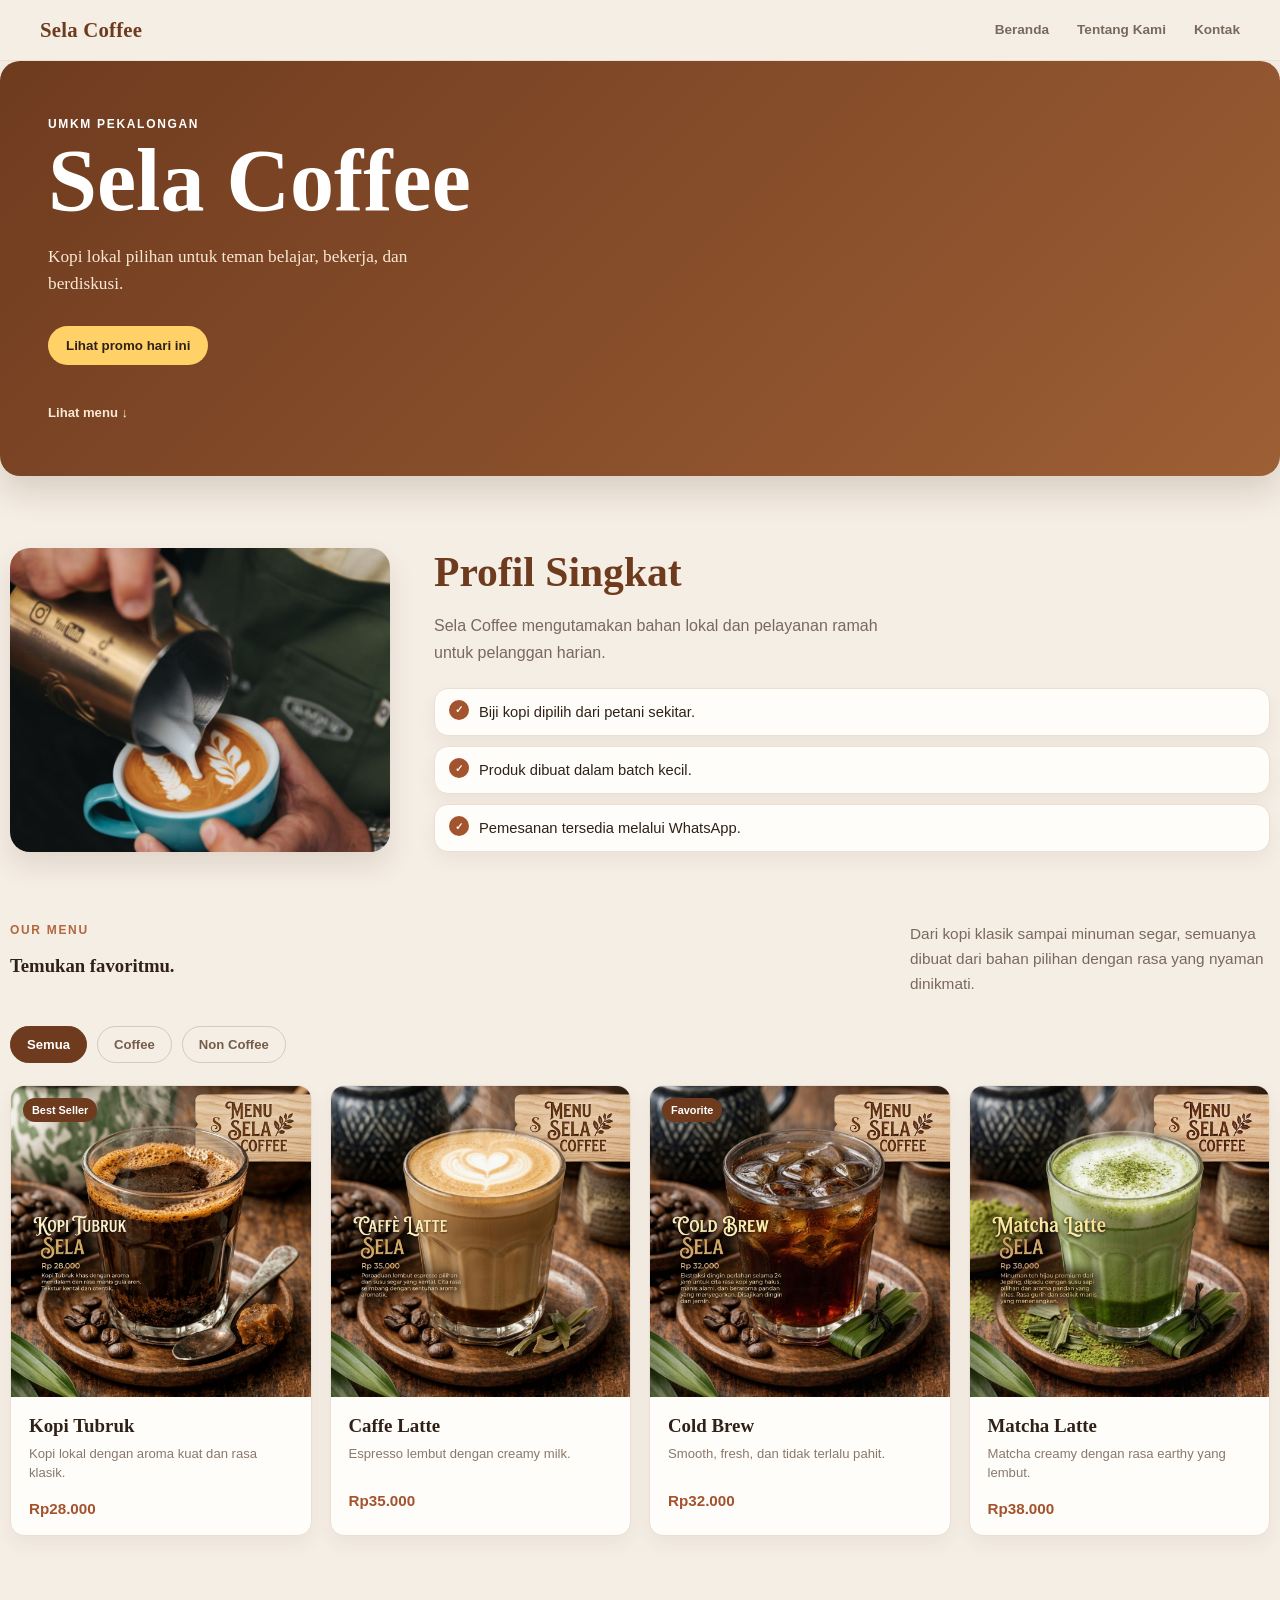
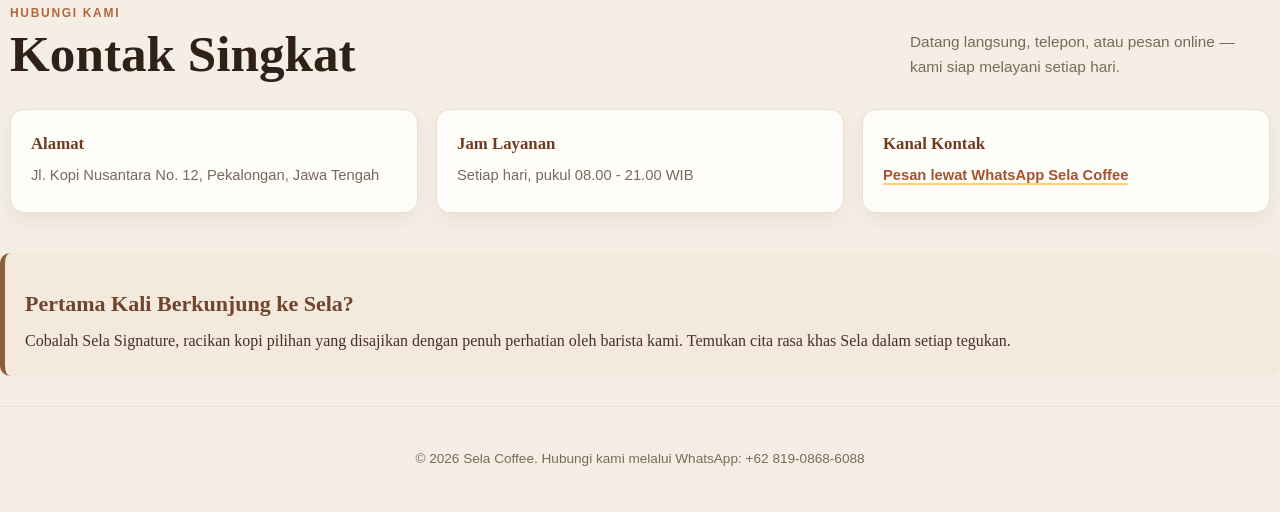
==== index.html @ a4a70932 "feat: tambah semantic html dan navigasi dua halaman, dan perbaikan" ====
<!doctype html>
<html lang="id">
  <head>
    <meta charset="utf-8" />
    <meta name="viewport" content="width=device-width, initial-scale=1" />
    <title>Kopi  - Website UMKM</title>
    <link rel="stylesheet" href="style.css" />
  </head>
  <body>
    <header class="site-header">
      <a class="brand" href="#beranda">
        Sela Coffee
      </a>
      <nav aria-label="Navigasi utama">
        <a href="#beranda">Beranda</a>
        <a href="tentang.html">Tentang Kami</a>
        <a href="#kontak">Kontak</a>
      </nav>
    </header>

    <main id="beranda">
      <section class="hero">
        <p class="eyebrow">UMKM Pekalongan</p>
        <h1>Sela Coffee</h1>
        <p>Kopi lokal pilihan untuk teman belajar, bekerja, dan berdiskusi.</p>
        <button id="promoButton" type="button">Lihat promo hari ini</button>
        <a class="scroll" href="#menu">Lihat menu ↓</a>
      </section>

      <section id="profil" aria-labelledby="profil-title">
        <h2 id="profil-title">Profil Singkat</h2>
        <img class="profile-image" src="asset/gambar/latte art.jpg" alt="Barista sedang membuat latte art" />
        <p>Sela Coffee mengutamakan bahan lokal dan pelayanan ramah untuk pelanggan harian.</p>
        <ul>
          <li>Biji kopi dipilih dari petani sekitar.</li>
          <li>Produk dibuat dalam batch kecil.</li>
          <li>Pemesanan tersedia melalui WhatsApp.</li>
        </ul>
      </section>

      <section id="menu" class="section">
        <div class="heading">
          <div>
            <p class="eyebrow dark">OUR MENU</p>
            <h3>Temukan favoritmu.</h3>
          </div>
          <p class="intro">
            Dari kopi klasik sampai minuman segar, semuanya dibuat dari bahan
            pilihan dengan rasa yang nyaman dinikmati.
          </p>
        </div>

        <div class="filters" aria-label="Filter menu">
          <button class="filter active" data-category="all" type="button">Semua</button>
          <button class="filter" data-category="coffee" type="button">Coffee</button>
          <button class="filter" data-category="noncoffee" type="button">Non Coffee</button>
        </div>

        <div class="menu-grid">
          <article class="card" data-category="coffee">
            <div class="pic coffee"><span class="badge">Best Seller</span><img src="asset/gambar/kopi-tubruk.jpg" alt="Kopi Tubruk" loading="lazy" /></div>
            <div class="card-body"><div><h3>Kopi Tubruk</h3><p>Kopi lokal dengan aroma kuat dan rasa klasik.</p></div><b>Rp28.000</b></div>
          </article>
          <article class="card" data-category="coffee">
            <div class="pic latte"><img src="asset/gambar/cafe-latte.jpg" alt="Caffe Latte" loading="lazy" /></div>
            <div class="card-body"><div><h3>Caffe Latte</h3><p>Espresso lembut dengan creamy milk.</p></div><b>Rp35.000</b></div>
          </article>
          <article class="card" data-category="coffee">
            <div class="pic cold"><span class="badge">Favorite</span><img src="asset/gambar/cold-brew.jpg" alt="Cold Brew" loading="lazy" /></div>
            <div class="card-body"><div><h3>Cold Brew</h3><p>Smooth, fresh, dan tidak terlalu pahit.</p></div><b>Rp32.000</b></div>
          </article>
          <article class="card" data-category="noncoffee">
            <div class="pic matcha"><img src="asset/gambar/matcha-latte.jpg" alt="Matcha Latte" loading="lazy" /></div>
            <div class="card-body"><div><h3>Matcha Latte</h3><p>Matcha creamy dengan rasa earthy yang lembut.</p></div><b>Rp38.000</b></div>
          </article>
        </div>
      </section>

      <section id="kontak" class="section" aria-labelledby="kontak-title">
        <div class="heading">
          <div>
            <p class="eyebrow dark">HUBUNGI KAMI</p>
            <h2 id="kontak-title">Kontak Singkat</h2>
          </div>
          <p class="intro">
            Datang langsung, telepon, atau pesan online — kami siap melayani
            setiap hari.
          </p>
        </div>

        <div class="contact-grid">
          <div class="contact-item">
            <h3>Alamat</h3>
            <p>Jl. Kopi Nusantara No. 12, Pekalongan, Jawa Tengah</p>
          </div>
          <div class="contact-item">
            <h3>Jam Layanan</h3>
            <p>Setiap hari, pukul 08.00 - 21.00 WIB</p>
          </div>
          <div class="contact-item">
            <h3>Kanal Kontak</h3>
            <p>
              <a href="https://wa.me/6281908686088" target="_blank" rel="noopener">
                Pesan lewat WhatsApp Sela Coffee
              </a>
            </p>
          </div>
        </div>
      </section>
      <aside class="aside-note" aria-labelledby="aside-title">
    <h2 id="aside-title">Pertama Kali Berkunjung ke Sela?</h2>
    <p>
        Cobalah Sela Signature, racikan kopi pilihan yang
        disajikan dengan penuh perhatian oleh barista kami.
        Temukan cita rasa khas Sela dalam setiap tegukan.
    </p>
</aside>
    </main>

    <footer class="site-footer">
      <p>&copy; 2026 Sela Coffee. Hubungi kami melalui WhatsApp: +62 819-0868-6088</p>
    </footer>
    <script src="script.js"></script>
  </body>
</html>
---- style.css ----
/* =========================================================
   Sela Coffee — Stylesheet
   Struktur:
   1. Reset & variabel dasar
   2. Aksesibilitas (skip link, focus)
   3. Header & navigasi
   4. Hero (beranda)
   5. Section umum & heading
   6. Menu (kartu produk)
   7. Kontak singkat
   8. Halaman "Tentang Kami"
   9. Footer
   10. Responsive
   ========================================================= */

/* 1. Reset & variabel dasar -------------------------------- */
* {
  box-sizing: border-box;
}

:root {
  --color-bg: #f5eee5;
  --color-text: #2f2118;
  --color-text-muted: #79695d;
  --color-text-soft: #8a786b;
  --color-primary: #6f3b1f;
  --color-primary-light: #9d5f35;
  --color-accent: #ffd166;
  --color-price: #a3532e;
  --color-border: #eadfd3;
  --color-border-strong: #d9c8b8;
  --color-card-bg: #fffdf9;

  --font-serif: Georgia, "Times New Roman", serif;
  --font-sans: Arial, Helvetica, sans-serif;

  --radius-lg: 20px;
  --radius-md: 14px;
  --radius-pill: 999px;

  --shadow-soft: 0 8px 18px rgba(89, 59, 37, 0.06);
  --shadow-lift: 0 14px 26px rgba(89, 59, 37, 0.13);
}

html {
  scroll-behavior: smooth;
}

body {
  margin: 0;
  color: var(--color-text);
  background: var(--color-bg);
  font-family: var(--font-serif);
}

img {
  display: block;
  max-width: 100%;
}

ul {
  padding-left: 0;
}

/* 2. Aksesibilitas ------------------------------------------ */
.skip-link {
  position: absolute;
  top: -60px;
  left: 16px;
  z-index: 100;
  padding: 12px 18px;
  color: #fff;
  background: var(--color-primary);
  border-radius: 8px;
  font: 700 0.85rem var(--font-sans);
  text-decoration: none;
  transition: top 150ms ease;
}

.skip-link:focus {
  top: 16px;
}

a:focus-visible,
button:focus-visible {
  outline: 3px solid var(--color-price);
  outline-offset: 2px;
  border-radius: 6px;
}

/* 3. Header & navigasi --------------------------------------- */
.site-header {
  position: sticky;
  top: 0;
  z-index: 50;
  display: flex;
  align-items: center;
  justify-content: space-between;
  gap: 24px;
  padding: 18px 40px;
  background: rgba(245, 238, 229, 0.92);
  backdrop-filter: blur(6px);
  border-bottom: 1px solid var(--color-border);
}

.site-header .nav {
  display: flex;
  flex: 1;
  align-items: center;
  justify-content: space-between;
}

.brand {
  display: flex;
  align-items: center;
  gap: 10px;
  color: var(--color-primary);
  font-weight: 700;
  font-size: 1.3rem;
  text-decoration: none;
  letter-spacing: 0.01em;
}

.brand .logo {
  flex-shrink: 0;
  width: 34px;
  height: 34px;
  object-fit: cover;
  background: var(--color-border);
  border-radius: 50%;
  border: 2px solid var(--color-primary-light);
}

.site-header nav[aria-label="Navigasi utama"] > a,
.site-header .nav ul {
  display: flex;
  align-items: center;
  gap: 28px;
  margin: 0;
  padding: 0;
  list-style: none;
}

.site-header nav[aria-label="Navigasi utama"] {
  display: flex;
  align-items: center;
  gap: 28px;
}

.site-header a:not(.brand) {
  position: relative;
  padding: 4px 2px;
  color: var(--color-text-muted);
  font: 700 0.85rem var(--font-sans);
  text-decoration: none;
  border-bottom: 2px solid transparent;
  transition: color 150ms ease, border-color 150ms ease;
}

.site-header a:not(.brand):hover,
.site-header a:not(.brand)[aria-current="page"] {
  color: var(--color-primary);
  border-color: var(--color-price);
}

/* 4. Hero (beranda) ------------------------------------------- */
.hero {
  padding: 56px 48px;
  color: white;
  background: linear-gradient(135deg, var(--color-primary), var(--color-primary-light));
  border-radius: var(--radius-lg);
  box-shadow: 0 16px 32px rgba(72, 39, 20, 0.16);
}

.hero h1 {
  margin: 8px 0;
  font-size: clamp(3rem, 8vw, 5.5rem);
  line-height: 0.95;
}

.hero p:not(.eyebrow) {
  max-width: 430px;
  margin: 20px 0 28px;
  color: #f9e8d3;
  font-size: 1.08rem;
  line-height: 1.6;
}

.eyebrow {
  margin: 0 0 8px;
  letter-spacing: 0.14em;
  text-transform: uppercase;
  font-family: var(--font-sans);
  font-size: 0.75rem;
  font-weight: 700;
}

.eyebrow.dark {
  color: #b2673c;
}

button {
  padding: 12px 18px;
  color: var(--color-text);
  font-weight: 700;
  cursor: pointer;
  background: var(--color-accent);
  border: 0;
  border-radius: var(--radius-pill);
  transition: transform 150ms ease, box-shadow 150ms ease;
}

button:hover {
  transform: translateY(-2px);
  box-shadow: 0 8px 16px rgba(255, 209, 102, 0.35);
}

.scroll {
  display: block;
  width: fit-content;
  margin-top: 40px;
  color: #f9e8d3;
  font: 700 0.82rem var(--font-sans);
  text-decoration: none;
}

/* 5. Section umum & heading ------------------------------------ */
.page {
  max-width: 1080px;
  margin: 0 auto;
  padding: 28px 20px 64px;
}

.section {
  padding: 70px 10px 0;
}

.heading {
  display: flex;
  align-items: end;
  justify-content: space-between;
  gap: 32px;
  margin-bottom: 30px;
}

.heading h2 {
  margin: 4px 0 0;
  font-size: clamp(2rem, 5vw, 3.2rem);
  line-height: 1;
}

.intro {
  max-width: 360px;
  margin: 0;
  color: var(--color-text-muted);
  font: 0.96rem/1.6 var(--font-sans);
}

.filters {
  display: flex;
  gap: 10px;
  margin-bottom: 22px;
}

.filter {
  padding: 10px 16px;
  color: #765d4b;
  background: transparent;
  border: 1px solid var(--color-border-strong);
  border-radius: var(--radius-pill);
  font: 700 0.82rem var(--font-sans);
  transition: color 150ms ease, background 150ms ease, border-color 150ms ease;
}

.filter:hover,
.filter.active {
  color: #fff;
  background: var(--color-primary);
  border-color: var(--color-primary);
}

/* 6. Menu (kartu produk) ----------------------------------------- */
.menu-grid {
  display: grid;
  grid-template-columns: repeat(4, 1fr);
  gap: 18px;
}

.card {
  overflow: hidden;
  background: var(--color-card-bg);
  border: 1px solid var(--color-border);
  border-radius: var(--radius-md);
  box-shadow: var(--shadow-soft);
  transition: transform 180ms ease, box-shadow 180ms ease;
}

.card:hover {
  transform: translateY(-5px);
  box-shadow: var(--shadow-lift);
}

.card.is-hidden {
  display: none;
}

.pic {
  position: relative;
  overflow: hidden;
  min-height: 170px;
}

.pic img {
  display: block;
  width: 100%;
  height: 100%;
  object-fit: cover;
}

.pic.coffee { background: #d9a06f; }
.pic.latte { background: #ead4b7; }
.pic.cold { background: #b8d6d5; }
.pic.matcha { background: #c3d2a2; }

.badge {
  position: absolute;
  top: 12px;
  left: 12px;
  padding: 6px 9px;
  color: #fff;
  background: var(--color-primary);
  border-radius: var(--radius-pill);
  font: 700 0.68rem var(--font-sans);
}

.card-body {
  display: flex;
  flex-direction: column;
  justify-content: space-between;
  min-height: 130px;
  padding: 18px;
}

.card-body h3 {
  margin: 0 0 7px;
  font-size: 1.18rem;
}

.card-body p {
  margin: 0;
  color: var(--color-text-soft);
  font: 0.82rem/1.45 var(--font-sans);
}

.card-body b {
  margin-top: 18px;
  color: var(--color-price);
  font: 700 0.95rem var(--font-sans);
}

/* 6.1 Profil Singkat -------------------------------------------- */
#profil {
  display: grid;
  grid-template-columns: minmax(240px, 380px) 1fr;
  grid-template-rows: auto 1fr auto;
  column-gap: 44px;
  align-items: start;
  padding: 72px 10px 0;
}

#profil-title {
  grid-column: 2;
  grid-row: 1;
  margin: 0 0 16px;
  font-size: clamp(1.9rem, 4vw, 2.6rem);
  color: var(--color-primary);
}

#profil .profile-image {
  grid-column: 1;
  grid-row: 1 / span 3;
  width: 100%;
  height: 100%;
  min-height: 260px;
  object-fit: cover;
  border-radius: var(--radius-lg);
  box-shadow: var(--shadow-lift);
}

#profil > p {
  grid-column: 2;
  grid-row: 2;
  max-width: 52ch;
  margin: 0;
  color: var(--color-text-muted);
  font: 1rem/1.7 var(--font-sans);
}

#profil > ul {
  grid-column: 2;
  grid-row: 3;
  display: flex;
  flex-direction: column;
  gap: 10px;
  margin: 22px 0 0;
  list-style: none;
}

#profil > ul li {
  position: relative;
  padding: 12px 16px 12px 44px;
  color: var(--color-text);
  background: var(--color-card-bg);
  border: 1px solid var(--color-border);
  border-radius: var(--radius-md);
  box-shadow: var(--shadow-soft);
  font: 0.92rem/1.5 var(--font-sans);
}

#profil > ul li::before {
  content: "✓";
  position: absolute;
  top: 11px;
  left: 14px;
  display: grid;
  place-items: center;
  width: 20px;
  height: 20px;
  color: #fff;
  background: var(--color-price);
  border-radius: 50%;
  font-size: 0.65rem;
  font-weight: 700;
}

/* 7. Kontak singkat ------------------------------------------------- */
.contact-grid {
  display: grid;
  grid-template-columns: repeat(3, 1fr);
  gap: 18px;
  margin-bottom: 40px;
}

.contact-item {
  padding: 24px 20px;
  background: var(--color-card-bg);
  border: 1px solid var(--color-border);
  border-radius: var(--radius-md);
  box-shadow: var(--shadow-soft);
}

.contact-item h3 {
  margin: 0 0 10px;
  color: var(--color-primary);
  font-size: 1.05rem;
}

.contact-item p {
  margin: 0;
  color: var(--color-text-muted);
  font: 0.92rem/1.6 var(--font-sans);
}

.contact-item a {
  color: var(--color-price);
  font-weight: 700;
  text-decoration: none;
  border-bottom: 2px solid var(--color-accent);
}

.contact-item a:hover {
  color: var(--color-primary);
}

/* 8. Halaman "Tentang Kami" ------------------------------------------ */
.page section {
  padding: 48px 0;
  border-bottom: 1px solid var(--color-border);
}

.page section:last-of-type {
  border-bottom: 0;
}

.page section:first-of-type {
  padding-top: 12px;
}

.page h1 {
  margin: 4px 0 18px;
  font-size: clamp(2.4rem, 6vw, 3.6rem);
  line-height: 1.05;
  color: var(--color-primary);
}

.page section:first-of-type > p {
  max-width: 60ch;
  margin: 0 0 28px;
  color: var(--color-text-muted);
  font-size: 1.05rem;
  line-height: 1.65;
}

.page section:first-of-type img {
  width: 100%;
  max-height: 340px;
  object-fit: cover;
  border-radius: var(--radius-lg);
  box-shadow: var(--shadow-lift);
}

.page h2 {
  margin: 0 0 22px;
  font-size: clamp(1.7rem, 4vw, 2.4rem);
  color: var(--color-primary);
}

.page section:last-of-type ul {
  display: grid;
  grid-template-columns: repeat(3, 1fr);
  gap: 16px;
  margin: 0;
  list-style: none;
}

.page section:last-of-type li {
  position: relative;
  padding: 18px 18px 18px 46px;
  color: var(--color-text);
  background: var(--color-card-bg);
  border: 1px solid var(--color-border);
  border-radius: var(--radius-md);
  box-shadow: var(--shadow-soft);
  font: 0.95rem/1.55 var(--font-sans);
}

.page section:last-of-type li::before {
  content: "✓";
  position: absolute;
  top: 16px;
  left: 16px;
  display: grid;
  place-items: center;
  width: 22px;
  height: 22px;
  color: #fff;
  background: var(--color-price);
  border-radius: 50%;
  font-size: 0.72rem;
  font-weight: 700;
}
 
.aside-note {
    background-color: #f3e9dc;
    border-left: 5px solid #8b5e3c;
    padding: 20px;
    margin: 30px 0;
    border-radius: 10px;
    color: #4a3024;
}

.aside-note h2 {
    font-size: 22px;
    margin-bottom: 10px;
    color: #6f452d;
}

.aside-note p {
    font-size: 16px;
    line-height: 1.8;
    margin: 0;
}

/* 9. Footer ------------------------------------------------------------ */
.site-footer {
  padding: 28px 20px;
  color: var(--color-text-muted);
  text-align: center;
  font: 0.85rem/1.6 var(--font-sans);
  border-top: 1px solid var(--color-border);
}

/* 10. Responsive --------------------------------------------------------- */
@media (max-width: 800px) {
  .menu-grid { grid-template-columns: repeat(2, 1fr); }
  .contact-grid { grid-template-columns: repeat(2, 1fr); }
  .heading { align-items: start; flex-direction: column; gap: 14px; }
  .page section:last-of-type ul { grid-template-columns: repeat(2, 1fr); }

  #profil {
    grid-template-columns: 1fr;
    grid-template-rows: auto auto auto;
    row-gap: 20px;
  }

  #profil .profile-image {
    grid-column: 1;
    grid-row: 1;
    height: 220px;
    min-height: 0;
  }

  #profil-title {
    grid-column: 1;
    grid-row: 2;
  }

  #profil > p {
    grid-column: 1;
    grid-row: 3;
  }

  #profil > ul {
    grid-column: 1;
    grid-row: 4;
  }
}

@media (max-width: 640px) {
  .site-header {
    flex-wrap: wrap;
    padding: 14px 20px;
  }

  .site-header .nav,
  .site-header nav[aria-label="Navigasi utama"] {
    flex-wrap: wrap;
    gap: 16px;
  }
}

@media (max-width: 520px) {
  .page { padding: 14px 14px 40px; }
  .hero { padding: 40px 26px; }
  .section { padding: 52px 2px 0; }
  .menu-grid { grid-template-columns: 1fr; }
  .contact-grid { grid-template-columns: 1fr; }
  .page section:last-of-type ul { grid-template-columns: 1fr; }
}
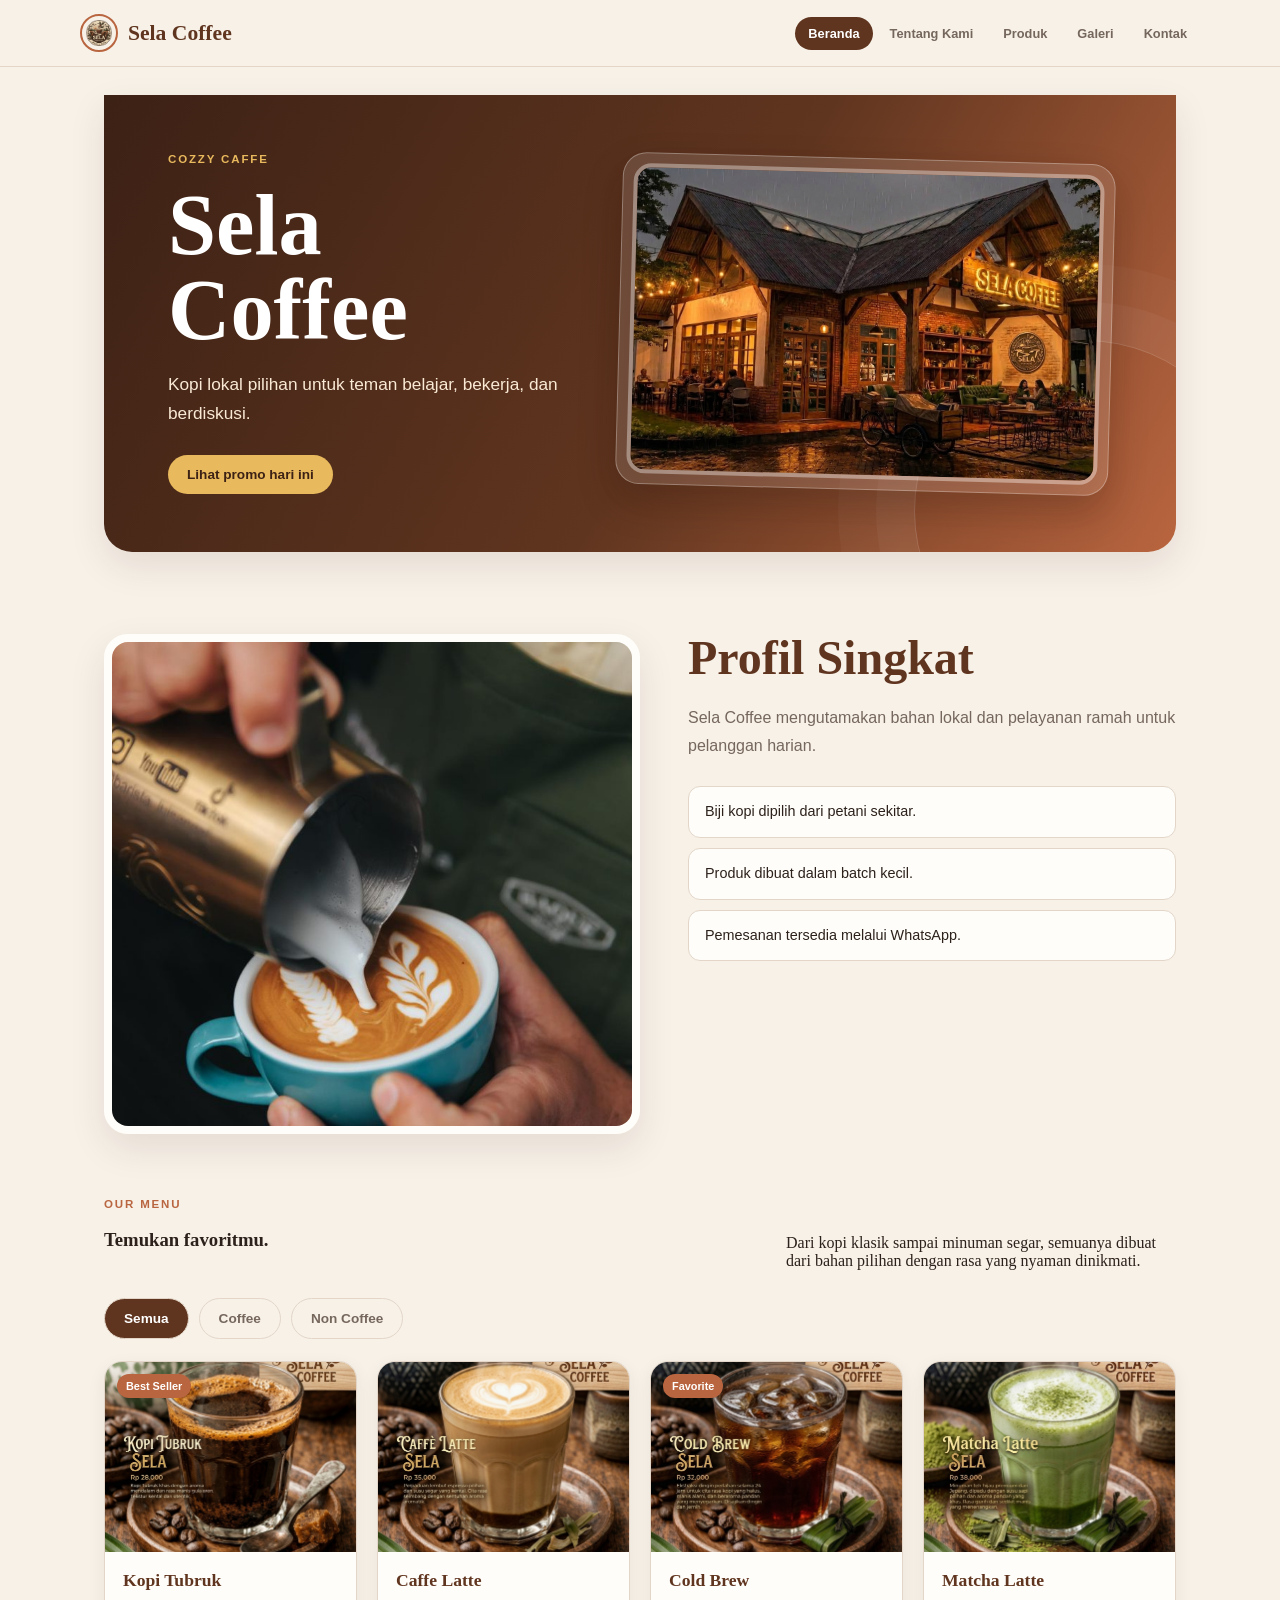
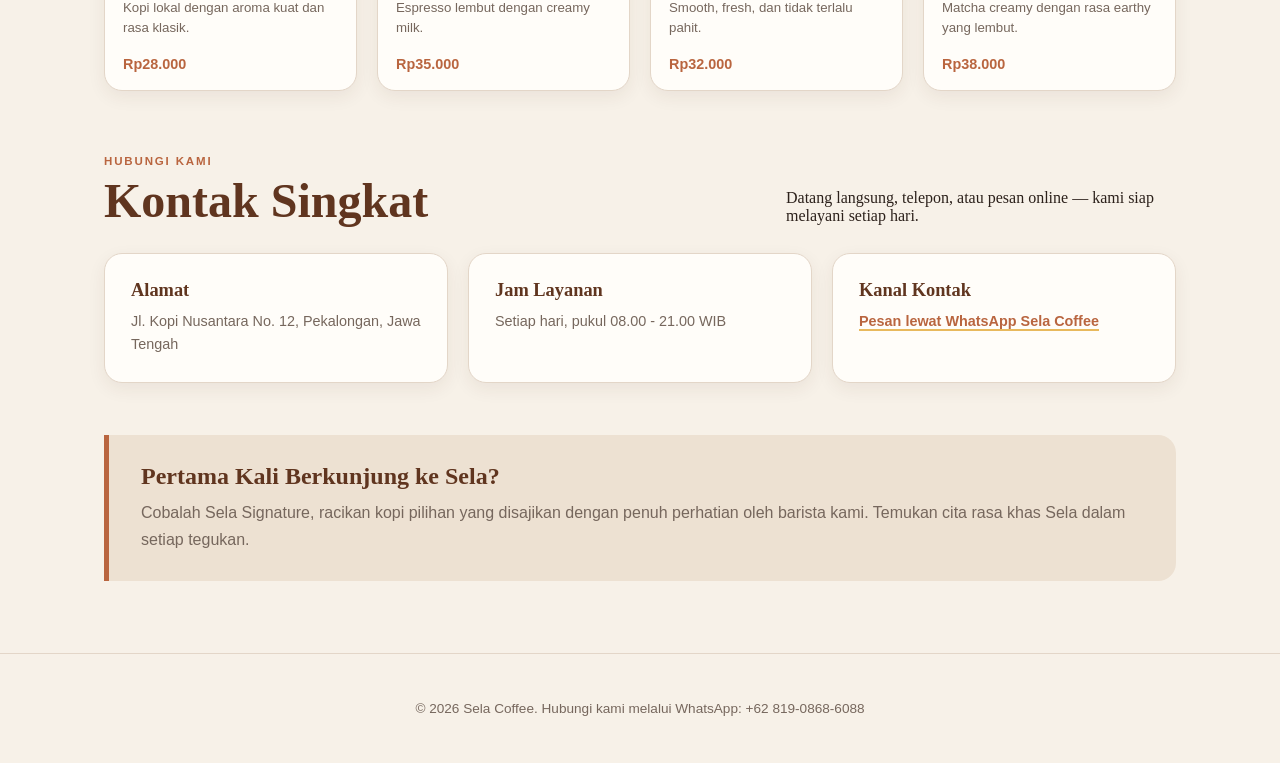
==== commit e1cc1a6f: "feat p03: Penambahan navigasi galeri, produk, pembenahan layout dan media" ====
--- a/index.html
+++ b/index.html
@@ -3,28 +3,36 @@
   <head>
     <meta charset="utf-8" />
     <meta name="viewport" content="width=device-width, initial-scale=1" />
-    <title>Kopi  - Website UMKM</title>
-    <link rel="stylesheet" href="style.css" />
+    <title>Sela Coffee - Website UMKM</title>
+    <link rel="stylesheet" href="css/style.css" />
   </head>
   <body>
+    <a class="skip-link" href="#beranda">Lewati ke konten utama</a>
     <header class="site-header">
-      <a class="brand" href="#beranda">
-        Sela Coffee
-      </a>
-      <nav aria-label="Navigasi utama">
-        <a href="#beranda">Beranda</a>
-        <a href="tentang.html">Tentang Kami</a>
-        <a href="#kontak">Kontak</a>
+      <nav class="nav" aria-label="Navigasi utama">
+        <a class="brand" href="index.html">
+          <img class="brand-mark" src="asset/gambar/LogoSela.png" alt="Logo Sela Coffee" width="34" height="34" />
+          Sela Coffee
+        </a>
+        <ul>
+          <li><a aria-current="page" href="index.html">Beranda</a></li>
+          <li><a href="tentang.html">Tentang Kami</a></li>
+          <li><a href="produk.html">Produk</a></li>
+          <li><a href="galeri.html">Galeri</a></li>
+          <li><a href="#kontak">Kontak</a></li>
+        </ul>
       </nav>
     </header>
 
     <main id="beranda">
       <section class="hero">
-        <p class="eyebrow">UMKM Pekalongan</p>
+        <p class="eyebrow">Cozzy Caffe</p>
         <h1>Sela Coffee</h1>
         <p>Kopi lokal pilihan untuk teman belajar, bekerja, dan berdiskusi.</p>
         <button id="promoButton" type="button">Lihat promo hari ini</button>
-        <a class="scroll" href="#menu">Lihat menu ↓</a>
+        <div class="about-img-wrapper">
+          <img src="asset/gambar/foto depan.jpg" alt="Foto Sela Coffee tampak depan" class="about-img" />
+        </div>
       </section>
 
       <section id="profil" aria-labelledby="profil-title">
@@ -107,19 +115,20 @@
           </div>
         </div>
       </section>
+
       <aside class="aside-note" aria-labelledby="aside-title">
-    <h2 id="aside-title">Pertama Kali Berkunjung ke Sela?</h2>
-    <p>
-        Cobalah Sela Signature, racikan kopi pilihan yang
-        disajikan dengan penuh perhatian oleh barista kami.
-        Temukan cita rasa khas Sela dalam setiap tegukan.
-    </p>
-</aside>
+        <h2 id="aside-title">Pertama Kali Berkunjung ke Sela?</h2>
+        <p>
+          Cobalah Sela Signature, racikan kopi pilihan yang
+          disajikan dengan penuh perhatian oleh barista kami.
+          Temukan cita rasa khas Sela dalam setiap tegukan.
+        </p>
+      </aside>
     </main>
 
     <footer class="site-footer">
       <p>&copy; 2026 Sela Coffee. Hubungi kami melalui WhatsApp: +62 819-0868-6088</p>
     </footer>
-    <script src="script.js"></script>
+    <script src="js/script.js"></script>
   </body>
 </html>
--- a/css/style.css
+++ b/css/style.css
@@ -0,0 +1,187 @@
+/* Sela Coffee - visual system */
+* { box-sizing: border-box; }
+
+:root {
+  --ink: #2c211b;
+  --muted: #76675d;
+  --paper: #f7f1e8;
+  --paper-deep: #ede1d2;
+  --surface: #fffdf9;
+  --coffee: #60351f;
+  --coffee-dark: #3c2115;
+  --terracotta: #b9653f;
+  --gold: #e8b95d;
+  --line: #e3d6c8;
+  --shadow: 0 14px 36px rgba(75, 43, 25, .1);
+  --shadow-soft: 0 6px 18px rgba(75, 43, 25, .07);
+  --serif: Georgia, "Times New Roman", serif;
+  --sans: "Trebuchet MS", Arial, sans-serif;
+  --radius: 18px;
+}
+
+html { scroll-behavior: smooth; }
+body { margin: 0; color: var(--ink); background: var(--paper); font-family: var(--serif); }
+img, video { display: block; max-width: 100%; height: auto; }
+a { color: inherit; }
+
+.skip-link { position: absolute; top: -60px; left: 16px; z-index: 100; padding: 12px 18px; color: #fff; background: var(--coffee-dark); border-radius: 8px; font: 700 .85rem var(--sans); text-decoration: none; }
+.skip-link:focus { top: 16px; }
+a:focus-visible, button:focus-visible { outline: 3px solid var(--gold); outline-offset: 3px; }
+
+.site-header { position: sticky; top: 0; z-index: 50; padding: 14px 32px; background: rgba(247, 241, 232, .92); border-bottom: 1px solid var(--line); backdrop-filter: blur(12px); }
+.nav { display: flex; align-items: center; justify-content: space-between; gap: 24px; max-width: 1120px; margin: auto; }
+.brand { display: flex; align-items: center; gap: 10px; color: var(--coffee); font: 700 1.35rem var(--serif); text-decoration: none; }
+.brand-mark { width: 38px; height: 38px; object-fit: cover; border: 2px solid var(--terracotta); border-radius: 50%; }
+.nav ul { display: flex; flex-wrap: wrap; gap: 4px; margin: 0; padding: 0; list-style: none; }
+.nav a:not(.brand) { display: inline-block; padding: 9px 13px; color: var(--muted); border-radius: 999px; font: 700 .8rem var(--sans); text-decoration: none; transition: .2s ease; }
+.nav a:not(.brand):hover, .nav a:not(.brand)[aria-current="page"], .nav a:not(.brand).active { color: #fff; background: var(--coffee); }
+
+main, .page { max-width: 1120px; margin: auto; padding: 28px 24px 72px; }
+.hero { display: grid; grid-template-columns: minmax(0, .9fr) minmax(360px, 1.1fr); grid-template-rows: auto auto auto auto; column-gap: 48px; align-items: center; position: relative; overflow: hidden; padding: 58px 64px; color: #fff; background: linear-gradient(120deg, var(--coffee-dark), var(--coffee) 55%, var(--terracotta)); border-radius: 0 0 28px 28px; box-shadow: var(--shadow); }
+.hero::after { content: ""; position: absolute; right: -80px; bottom: -130px; width: 340px; height: 340px; border: 1px solid rgba(255,255,255,.18); border-radius: 50%; box-shadow: 0 0 0 38px rgba(255,255,255,.04), 0 0 0 76px rgba(255,255,255,.03); }
+.hero > * { position: relative; z-index: 1; }
+.hero .eyebrow { grid-column: 1; grid-row: 1; }
+.hero h1 { grid-column: 1; grid-row: 2; }
+.hero > p:not(.eyebrow) { grid-column: 1; grid-row: 3; }
+.hero > button { grid-column: 1; grid-row: 4; justify-self: start; }
+.hero .about-img-wrapper { grid-column: 2; grid-row: 1 / span 4; margin: 0; padding: 10px; background: rgba(255,255,255,.13); border: 1px solid rgba(255,255,255,.3); border-radius: 24px; box-shadow: 0 18px 38px rgba(35, 17, 9, .22); transform: rotate(1.5deg); }
+.hero h1, .page h1 { margin: 8px 0 18px; font-size: clamp(2.8rem, 7vw, 5.4rem); line-height: .98; }
+.hero p:not(.eyebrow) { max-width: 510px; margin: 0 0 28px; color: #f9e9d5; font: 1.08rem/1.65 var(--sans); }
+.eyebrow { margin: 0 0 10px; color: var(--gold); letter-spacing: .16em; text-transform: uppercase; font: 700 .72rem var(--sans); }
+.eyebrow.dark { color: var(--terracotta); }
+button { padding: 12px 19px; color: var(--coffee-dark); background: var(--gold); border: 0; border-radius: 999px; font: 700 .85rem var(--sans); cursor: pointer; transition: transform .2s, box-shadow .2s; }
+button:hover { transform: translateY(-2px); box-shadow: 0 8px 18px rgba(232,185,93,.3); }
+.about-img-wrapper { margin-top: 34px; }
+.about-img { width: min(100%, 620px); height: 310px; object-fit: cover; border: 4px solid rgba(255,255,255,.35); border-radius: var(--radius); box-shadow: var(--shadow); }
+
+.about-hero { display: grid; grid-template-columns: 1fr 1fr; align-items: center; gap: 52px; padding: 44px 0 58px; border-bottom: 1px solid var(--line); }
+.about-hero h1 { color: var(--coffee); }
+.about-desc, .section-head p { max-width: 62ch; color: var(--muted); font: 1rem/1.75 var(--sans); }
+.about-hero .about-img-wrapper { margin: 0; }
+.about-hero .about-img { width: 100%; height: 360px; }
+.story-hero, .gallery-hero { position: relative; overflow: hidden; margin-top: 16px; padding: 52px; color: #fff; background: linear-gradient(120deg, var(--coffee-dark), var(--coffee) 55%, var(--terracotta)); border: 0; border-radius: 28px; box-shadow: var(--shadow); }
+.story-hero::before, .gallery-hero::before { content: ""; position: absolute; top: -110px; right: -70px; width: 280px; height: 280px; border: 1px solid rgba(255,255,255,.18); border-radius: 50%; box-shadow: 0 0 0 32px rgba(255,255,255,.05), 0 0 0 64px rgba(255,255,255,.03); }
+.story-hero > *, .gallery-hero > * { position: relative; z-index: 1; }
+.story-hero h1, .gallery-hero h1 { color: #fff; }
+.story-hero .about-desc, .gallery-hero .about-desc { color: #f9e9d5; }
+.story-hero .about-img-wrapper, .gallery-hero .about-img-wrapper { padding: 10px; background: rgba(255,255,255,.13); border: 1px solid rgba(255,255,255,.3); border-radius: 24px; box-shadow: 0 18px 38px rgba(35, 17, 9, .22); }
+.story-hero .about-img, .gallery-hero .about-img { border: 4px solid rgba(255,255,255,.35); }
+.values-section { padding-top: 68px; }
+.values-section .section-head { align-items: end; padding-bottom: 22px; border-bottom: 1px solid var(--line); }
+.values-section .section-head h2 { max-width: 360px; }
+.value-item { min-height: 218px; }
+
+.section { padding: 64px 0 0; }
+.section-head, .heading { display: flex; align-items: end; justify-content: space-between; gap: 30px; margin-bottom: 28px; }
+.section-head h2, .heading h2, #profil-title { margin: 0; color: var(--coffee); font-size: clamp(2rem, 4vw, 3rem); line-height: 1; }
+.section-head p, .intro { max-width: 390px; margin: 0; }
+.values-grid, .contact-grid, .gallery-grid, .products, .product-grid, .menu-grid { display: grid; grid-template-columns: repeat(3, 1fr); gap: 20px; }
+.value-item, .contact-item { padding: 26px; background: var(--surface); border: 1px solid var(--line); border-radius: var(--radius); box-shadow: var(--shadow-soft); }
+.value-icon { width: 40px; height: 40px; margin-bottom: 15px; color: var(--terracotta); }
+.value-item h3, .contact-item h3 { margin: 0 0 9px; color: var(--coffee); font-size: 1.15rem; }
+.value-item p, .contact-item p { margin: 0; color: var(--muted); font: .9rem/1.6 var(--sans); }
+
+#profil { display: grid; grid-template-columns: minmax(370px, 50%) 1fr; grid-template-rows: auto auto 1fr; gap: 22px 48px; align-items: start; padding: 82px 0 0; }
+#profil-title { grid-column: 2; grid-row: 1; }
+#profil .profile-image { grid-column: 1; grid-row: 1 / span 3; width: 100%; height: 500px; min-height: 0; object-fit: cover; border: 8px solid var(--surface); border-radius: 24px; box-shadow: var(--shadow); }
+#profil > p { grid-column: 2; grid-row: 2; margin: 0; color: var(--muted); font: 1rem/1.75 var(--sans); }
+#profil > ul { display: grid; gap: 10px; grid-column: 2; grid-row: 3; margin: 4px 0 0; padding: 0; list-style: none; }
+#profil > ul li, .category-list li { padding: 14px 16px; color: var(--ink); background: var(--surface); border: 1px solid var(--line); border-radius: 12px; font: .9rem/1.5 var(--sans); }
+
+.filters { display: flex; gap: 10px; margin-bottom: 22px; }
+.filter { color: var(--muted); background: transparent; border: 1px solid var(--line); }
+.filter:hover, .filter.active { color: #fff; background: var(--coffee); box-shadow: none; }
+.menu-grid { grid-template-columns: repeat(4, 1fr); }
+.card, .product-card, .media-card { overflow: hidden; margin: 0; background: var(--surface); border: 1px solid var(--line); border-radius: var(--radius); box-shadow: var(--shadow-soft); transition: transform .2s, box-shadow .2s; }
+.card:hover, .product-card:hover, .media-card:hover { transform: translateY(-5px); box-shadow: var(--shadow); }
+.card.is-hidden { display: none; }
+.pic { position: relative; height: 190px; overflow: hidden; }
+.pic img, .product-card img { width: 100%; height: 100%; object-fit: cover; }
+.badge { position: absolute; top: 12px; left: 12px; z-index: 1; padding: 6px 9px; color: #fff; background: var(--terracotta); border-radius: 999px; font: 700 .68rem var(--sans); }
+.card-body, .product-card figcaption { padding: 18px; }
+.card-body { display: flex; flex-direction: column; justify-content: space-between; min-height: 138px; }
+.card-body h3, .product-card h3 { margin: 0 0 7px; color: var(--coffee); font-size: 1.1rem; }
+.card-body p, .product-card p { margin: 0; color: var(--muted); font: .83rem/1.5 var(--sans); }
+.card-body b, .price, .price-cell { display: inline-block; margin-top: 16px; color: var(--terracotta); font: 700 .9rem var(--sans); }
+.products, .product-grid { grid-template-columns: repeat(4, 1fr); }
+.product-card img { height: 220px; }
+.product-header { display: flex; align-items: baseline; justify-content: space-between; gap: 10px; }
+.product-header .price { margin-top: 0; white-space: nowrap; }
+.category-list { display: grid; gap: 12px; max-width: 700px; margin: 0; padding: 0; list-style: none; }
+.menu-intro { align-items: stretch; }
+.menu-intro .about-copy { display: flex; flex-direction: column; justify-content: center; }
+.category-cards { display: grid; grid-template-columns: repeat(2, 1fr); gap: 16px; }
+.category-card { overflow: hidden; margin: 0; background: var(--surface); border: 1px solid var(--line); border-radius: var(--radius); box-shadow: var(--shadow-soft); }
+.category-card img { width: 100%; height: 150px; object-fit: cover; }
+.category-card figcaption { padding: 15px 16px 17px; }
+.category-card h3 { margin: 0 0 5px; color: var(--coffee); font-size: 1.05rem; }
+.category-card p { margin: 0; color: var(--muted); font: .8rem/1.5 var(--sans); }
+
+.contact-grid { margin-bottom: 40px; }
+.contact-item a { color: var(--terracotta); font-weight: 700; text-decoration: none; border-bottom: 2px solid var(--gold); }
+.aside-note { margin: 52px 0 0; padding: 28px 32px; background: var(--paper-deep); border-left: 5px solid var(--terracotta); border-radius: 0 var(--radius) var(--radius) 0; }
+.aside-note h2 { margin: 0 0 9px; color: var(--coffee); font-size: 1.5rem; }
+.aside-note p { margin: 0; color: var(--muted); font: 1rem/1.7 var(--sans); }
+
+.table-wrap, .price-table-wrap { overflow-x: auto; border: 1px solid var(--line); border-radius: var(--radius); box-shadow: var(--shadow-soft); }
+table { width: 100%; border-collapse: collapse; background: var(--surface); font: .9rem/1.5 var(--sans); }
+caption { padding: 15px 18px; color: var(--muted); font-weight: 700; text-align: left; }
+th, td { padding: 14px 18px; text-align: left; border-bottom: 1px solid var(--line); }
+thead th { color: #fff; background: var(--coffee); }
+tbody tr:last-child th, tbody tr:last-child td { border-bottom: 0; }
+tbody tr:hover { background: var(--paper); }
+
+.gallery-grid { grid-template-columns: repeat(2, 1fr); }
+.gallery-section { padding-top: 68px; }
+.gallery-section + .gallery-section { padding-top: 76px; }
+.gallery-hero + .gallery-section { padding-top: 68px; }
+.gallery-section .section-head { align-items: end; padding-bottom: 20px; border-bottom: 1px solid var(--line); }
+.gallery-section .section-head h2 { position: relative; }
+.gallery-section .section-head h2::after { content: ""; display: block; width: 44px; height: 4px; margin-top: 14px; background: var(--gold); border-radius: 999px; }
+.single-feature { grid-template-columns: minmax(0, 760px); }
+.single-feature .media-card img { height: 400px; }
+.media-section .section-head { margin-bottom: 22px; }
+.media-section .video-wrap { border-radius: 22px; }
+.media-section audio { max-width: none; }
+.media-card img, .media-card video { width: 100%; height: 270px; object-fit: cover; background: var(--paper-deep); }
+.media-card figcaption, .video-caption { padding: 15px 18px; color: var(--muted); font: .9rem/1.55 var(--sans); }
+.video-wrap { overflow: hidden; background: var(--surface); border: 1px solid var(--line); border-radius: var(--radius); box-shadow: var(--shadow-soft); }
+.video-wrap video { width: 100%; max-height: 580px; background: #1f1713; }
+.video-wrap .video-caption { margin: 0; }
+.audio-caption { padding-bottom: 0; }
+audio { display: block; width: calc(100% - 36px); max-width: 520px; margin: 15px 18px 20px; }
+.site-footer { padding: 30px 20px; color: var(--muted); text-align: center; border-top: 1px solid var(--line); font: .85rem/1.6 var(--sans); }
+
+@media (max-width: 820px) {
+  .nav { flex-direction: column; }
+  .hero { grid-template-columns: 1fr; grid-template-rows: auto; gap: 0; }
+  .hero .eyebrow, .hero h1, .hero > p:not(.eyebrow), .hero > button, .hero .about-img-wrapper { grid-column: 1; grid-row: auto; }
+  .hero .about-img-wrapper { margin-top: 34px; }
+  .about-hero { grid-template-columns: 1fr; gap: 28px; }
+  .story-hero, .gallery-hero { padding: 34px; }
+  .about-hero .about-img { height: 300px; }
+  .menu-grid, .products, .product-grid { grid-template-columns: repeat(2, 1fr); }
+  .values-grid, .contact-grid { grid-template-columns: repeat(2, 1fr); }
+  #profil { grid-template-columns: 1fr; gap: 20px; }
+  #profil-title, #profil > p, #profil > ul { grid-column: 1; }
+  #profil-title { grid-row: 2; }
+  #profil > p { grid-row: 3; }
+  #profil > ul { grid-row: 4; }
+  #profil .profile-image { grid-column: 1; grid-row: 1; height: 360px; }
+}
+@media (max-width: 560px) {
+  .site-header { padding: 13px 16px; }
+  .nav ul { justify-content: center; }
+  .nav a:not(.brand) { padding: 8px 9px; font-size: .74rem; }
+  main, .page { padding: 16px 16px 52px; }
+  .hero { margin: 0 -16px; padding: 54px 26px; border-radius: 0 0 22px 22px; }
+  .hero h1, .page h1 { font-size: clamp(2.45rem, 13vw, 3.8rem); }
+  .section { padding-top: 50px; }
+  .section-head, .heading { align-items: start; flex-direction: column; gap: 12px; }
+  .story-hero, .gallery-hero { margin-top: 8px; padding: 26px 20px 24px; border-radius: 22px; }
+  .menu-grid, .products, .product-grid, .values-grid, .contact-grid, .gallery-grid { grid-template-columns: 1fr; }
+  #profil .profile-image, .about-hero .about-img { height: 300px; }
+  .category-cards { grid-template-columns: 1fr; }
+  .single-feature .media-card img { height: 280px; }
+  .pic { height: 220px; }
+}
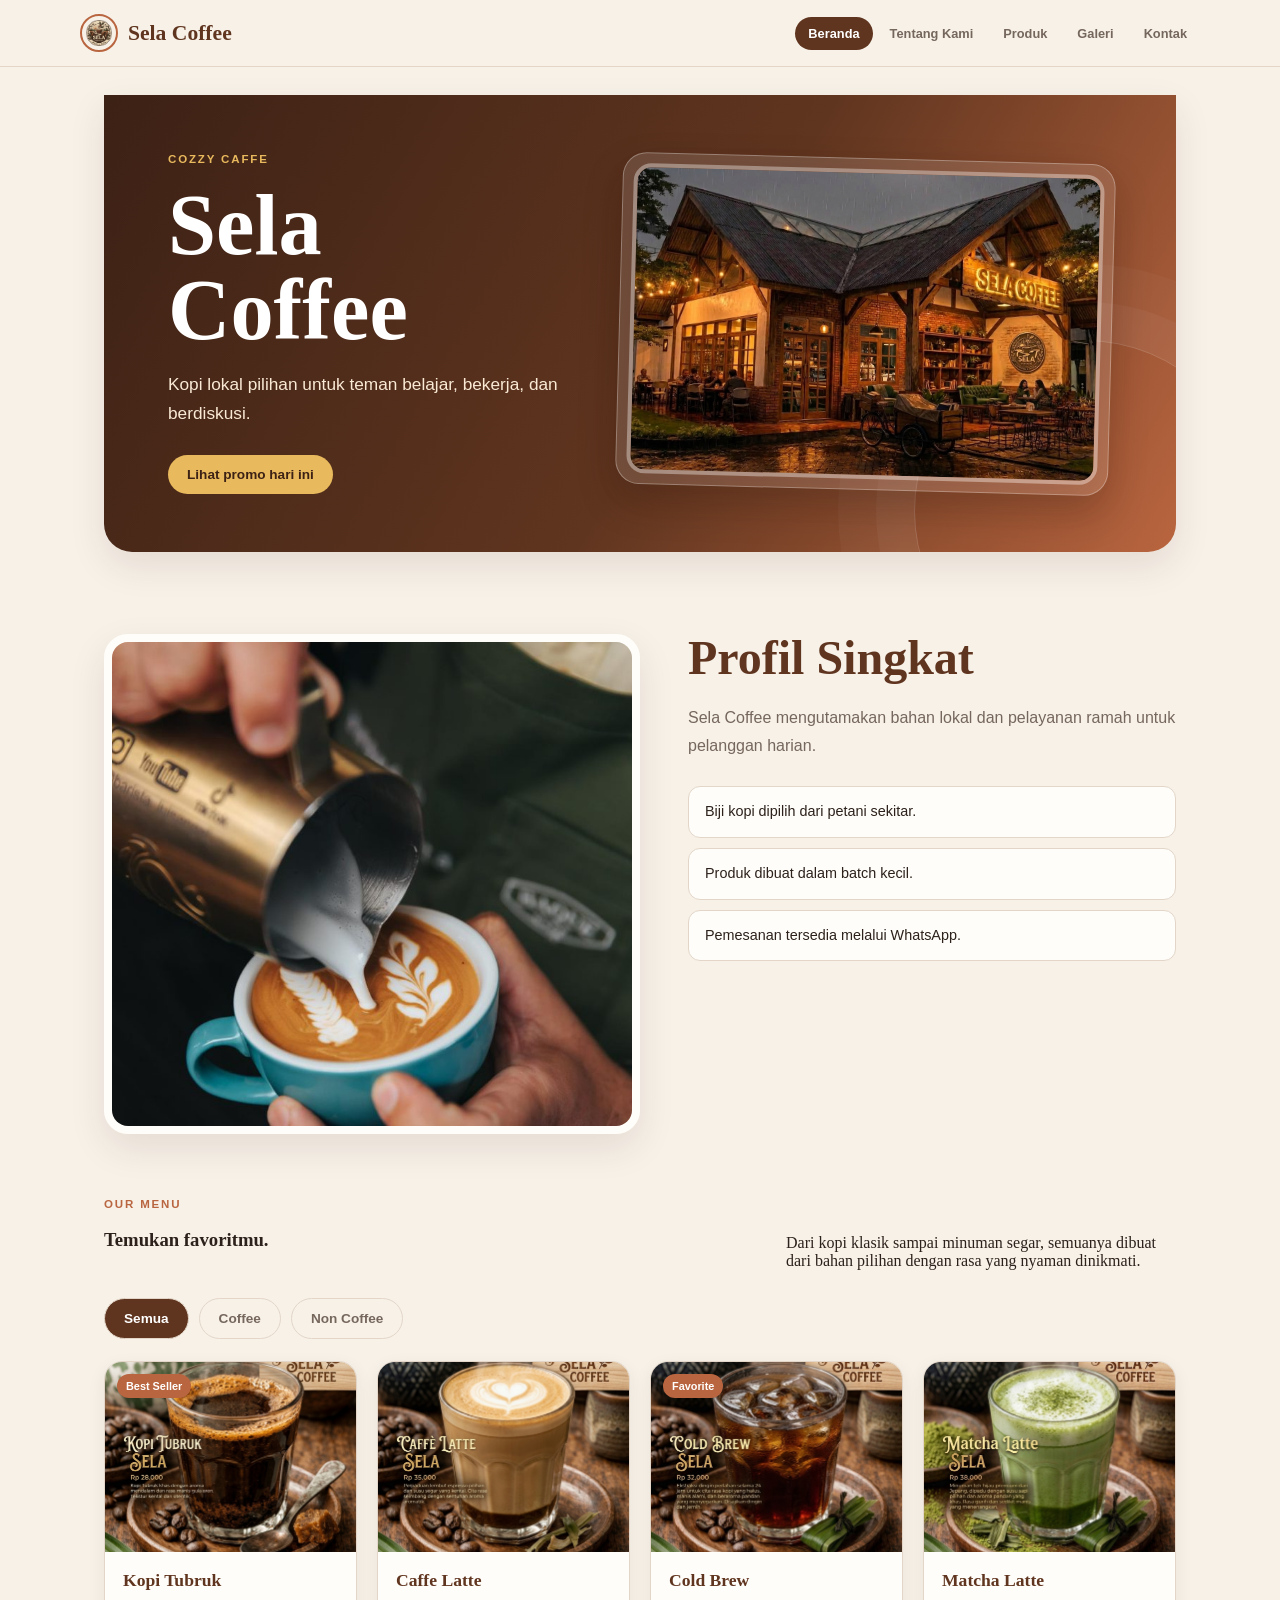
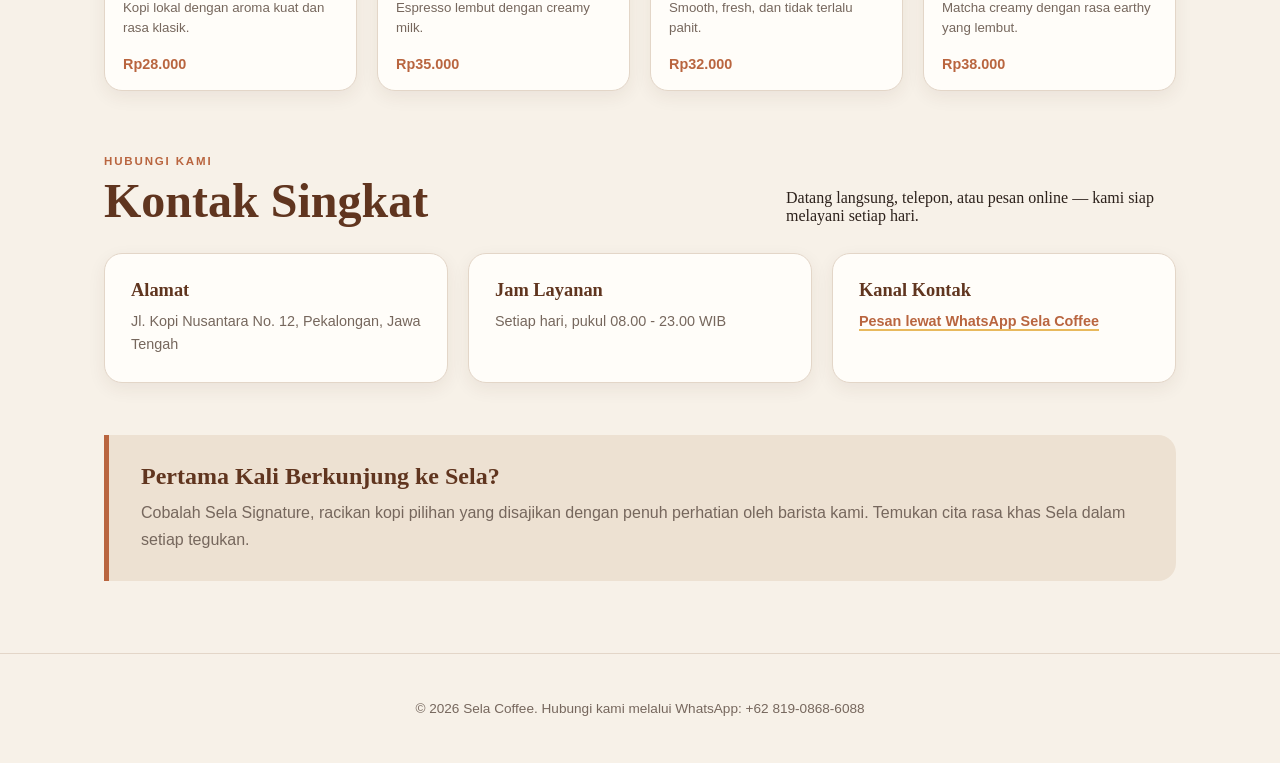
==== commit c1e47bcd: "feat P04: Penambahan navigasi KONTAK dan penambahan form.js" ====
--- a/index.html
+++ b/index.html
@@ -19,7 +19,7 @@
           <li><a href="tentang.html">Tentang Kami</a></li>
           <li><a href="produk.html">Produk</a></li>
           <li><a href="galeri.html">Galeri</a></li>
-          <li><a href="#kontak">Kontak</a></li>
+          <li><a href="kontak.html">Kontak</a></li>
         </ul>
       </nav>
     </header>
@@ -103,7 +103,7 @@
           </div>
           <div class="contact-item">
             <h3>Jam Layanan</h3>
-            <p>Setiap hari, pukul 08.00 - 21.00 WIB</p>
+            <p>Setiap hari, pukul 08.00 - 23.00 WIB</p>
           </div>
           <div class="contact-item">
             <h3>Kanal Kontak</h3>
--- a/css/style.css
+++ b/css/style.css
@@ -59,13 +59,13 @@
 .about-desc, .section-head p { max-width: 62ch; color: var(--muted); font: 1rem/1.75 var(--sans); }
 .about-hero .about-img-wrapper { margin: 0; }
 .about-hero .about-img { width: 100%; height: 360px; }
-.story-hero, .gallery-hero { position: relative; overflow: hidden; margin-top: 16px; padding: 52px; color: #fff; background: linear-gradient(120deg, var(--coffee-dark), var(--coffee) 55%, var(--terracotta)); border: 0; border-radius: 28px; box-shadow: var(--shadow); }
-.story-hero::before, .gallery-hero::before { content: ""; position: absolute; top: -110px; right: -70px; width: 280px; height: 280px; border: 1px solid rgba(255,255,255,.18); border-radius: 50%; box-shadow: 0 0 0 32px rgba(255,255,255,.05), 0 0 0 64px rgba(255,255,255,.03); }
-.story-hero > *, .gallery-hero > * { position: relative; z-index: 1; }
-.story-hero h1, .gallery-hero h1 { color: #fff; }
-.story-hero .about-desc, .gallery-hero .about-desc { color: #f9e9d5; }
-.story-hero .about-img-wrapper, .gallery-hero .about-img-wrapper { padding: 10px; background: rgba(255,255,255,.13); border: 1px solid rgba(255,255,255,.3); border-radius: 24px; box-shadow: 0 18px 38px rgba(35, 17, 9, .22); }
-.story-hero .about-img, .gallery-hero .about-img { border: 4px solid rgba(255,255,255,.35); }
+.story-hero, .gallery-hero, .contact-hero { position: relative; overflow: hidden; margin-top: 16px; padding: 52px; color: #fff; background: linear-gradient(120deg, var(--coffee-dark), var(--coffee) 55%, var(--terracotta)); border: 0; border-radius: 28px; box-shadow: var(--shadow); }
+.story-hero::before, .gallery-hero::before, .contact-hero::before { content: ""; position: absolute; top: -110px; right: -70px; width: 280px; height: 280px; border: 1px solid rgba(255,255,255,.18); border-radius: 50%; box-shadow: 0 0 0 32px rgba(255,255,255,.05), 0 0 0 64px rgba(255,255,255,.03); }
+.story-hero > *, .gallery-hero > *, .contact-hero > * { position: relative; z-index: 1; }
+.story-hero h1, .gallery-hero h1, .contact-hero h1 { color: #fff; }
+.story-hero .about-desc, .gallery-hero .about-desc, .contact-hero .about-desc { color: #f9e9d5; }
+.story-hero .about-img-wrapper, .gallery-hero .about-img-wrapper, .contact-hero .about-img-wrapper { padding: 10px; background: rgba(255,255,255,.13); border: 1px solid rgba(255,255,255,.3); border-radius: 24px; box-shadow: 0 18px 38px rgba(35, 17, 9, .22); }
+.story-hero .about-img, .gallery-hero .about-img, .contact-hero .about-img { border: 4px solid rgba(255,255,255,.35); }
 .values-section { padding-top: 68px; }
 .values-section .section-head { align-items: end; padding-bottom: 22px; border-bottom: 1px solid var(--line); }
 .values-section .section-head h2 { max-width: 360px; }
@@ -119,6 +119,32 @@
 
 .contact-grid { margin-bottom: 40px; }
 .contact-item a { color: var(--terracotta); font-weight: 700; text-decoration: none; border-bottom: 2px solid var(--gold); }
+.contact-layout { display: grid; grid-template-columns: minmax(0, 1.6fr) minmax(260px, .8fr); align-items: start; gap: 22px; }
+.form-card, .side-card { padding: 24px; background: var(--surface); border: 1px solid var(--line); border-radius: var(--radius); box-shadow: var(--shadow-soft); }
+.form-card { display: grid; grid-template-columns: repeat(2, minmax(0, 1fr)); gap: 18px 16px; }
+.form-note, .field-full { grid-column: 1 / -1; }
+.form-note { margin: 0; padding: 12px 14px; color: var(--muted); background: var(--paper); border-left: 3px solid var(--gold); font: .85rem/1.5 var(--sans); }
+.field { min-width: 0; }
+.field label, .field-full legend { display: block; margin-bottom: 7px; color: var(--coffee); font: 700 .85rem/1.4 var(--sans); }
+.field input, .field select, .field textarea { width: 100%; min-height: 44px; padding: 10px 12px; color: var(--ink); background: #fff; border: 1px solid var(--line); border-radius: 9px; font: .9rem/1.5 var(--sans); }
+.field textarea { min-height: 130px; resize: vertical; }
+.field input:focus, .field select:focus, .field textarea:focus { outline: 3px solid rgba(232,185,93,.35); border-color: var(--terracotta); }
+.help-text { margin: 6px 0 0; color: var(--muted); font: .78rem/1.5 var(--sans); }
+fieldset.field-full { min-width: 0; margin: 0; padding: 0; border: 0; }
+.choice-group { display: grid; grid-template-columns: repeat(2, minmax(0, 1fr)); gap: 8px; }
+.choice { display: flex; align-items: flex-start; gap: 9px; min-width: 0; padding: 10px 12px; background: var(--paper); border: 1px solid var(--line); border-radius: 9px; }
+.choice input { flex: 0 0 auto; width: 16px; height: 16px; margin: 2px 0 0; accent-color: var(--terracotta); }
+.choice label { margin: 0; color: var(--ink); font: .82rem/1.45 var(--sans); }
+.form-card button { grid-column: 1 / -1; justify-self: start; min-width: 180px; }
+.contact-side { display: grid; gap: 16px; }
+.side-card h3 { margin: 0 0 16px; color: var(--coffee); font-size: 1.2rem; }
+.side-list { display: grid; gap: 15px; margin: 0; }
+.side-item { padding-bottom: 14px; border-bottom: 1px solid var(--line); }
+.side-item:last-child { padding-bottom: 0; border-bottom: 0; }
+.side-item dt { margin-bottom: 5px; color: var(--muted); font: 700 .75rem var(--sans); text-transform: uppercase; }
+.side-item dd { margin: 0; color: var(--ink); font: .9rem/1.55 var(--sans); }
+.side-item a { color: var(--terracotta); font-weight: 700; text-decoration: underline; text-decoration-color: var(--gold); text-underline-offset: 3px; }
+#preview-form { overflow-x: auto; margin: 0; padding: 14px; color: var(--muted); white-space: pre-wrap; overflow-wrap: anywhere; background: var(--paper); border: 1px solid var(--line); border-radius: 9px; font: .8rem/1.55 var(--sans); }
 .aside-note { margin: 52px 0 0; padding: 28px 32px; background: var(--paper-deep); border-left: 5px solid var(--terracotta); border-radius: 0 var(--radius) var(--radius) 0; }
 .aside-note h2 { margin: 0 0 9px; color: var(--coffee); font-size: 1.5rem; }
 .aside-note p { margin: 0; color: var(--muted); font: 1rem/1.7 var(--sans); }
@@ -158,7 +184,8 @@
   .hero .eyebrow, .hero h1, .hero > p:not(.eyebrow), .hero > button, .hero .about-img-wrapper { grid-column: 1; grid-row: auto; }
   .hero .about-img-wrapper { margin-top: 34px; }
   .about-hero { grid-template-columns: 1fr; gap: 28px; }
-  .story-hero, .gallery-hero { padding: 34px; }
+  .story-hero, .gallery-hero, .contact-hero { padding: 34px; }
+  .contact-layout { grid-template-columns: 1fr; }
   .about-hero .about-img { height: 300px; }
   .menu-grid, .products, .product-grid { grid-template-columns: repeat(2, 1fr); }
   .values-grid, .contact-grid { grid-template-columns: repeat(2, 1fr); }
@@ -178,10 +205,13 @@
   .hero h1, .page h1 { font-size: clamp(2.45rem, 13vw, 3.8rem); }
   .section { padding-top: 50px; }
   .section-head, .heading { align-items: start; flex-direction: column; gap: 12px; }
-  .story-hero, .gallery-hero { margin-top: 8px; padding: 26px 20px 24px; border-radius: 22px; }
+  .story-hero, .gallery-hero, .contact-hero { margin-top: 8px; padding: 26px 20px 24px; border-radius: 22px; }
   .menu-grid, .products, .product-grid, .values-grid, .contact-grid, .gallery-grid { grid-template-columns: 1fr; }
   #profil .profile-image, .about-hero .about-img { height: 300px; }
   .category-cards { grid-template-columns: 1fr; }
   .single-feature .media-card img { height: 280px; }
   .pic { height: 220px; }
+  .form-card { grid-template-columns: 1fr; padding: 18px; }
+  .field-full, .form-note, .form-card button { grid-column: 1; }
+  .choice-group { grid-template-columns: 1fr; }
 }
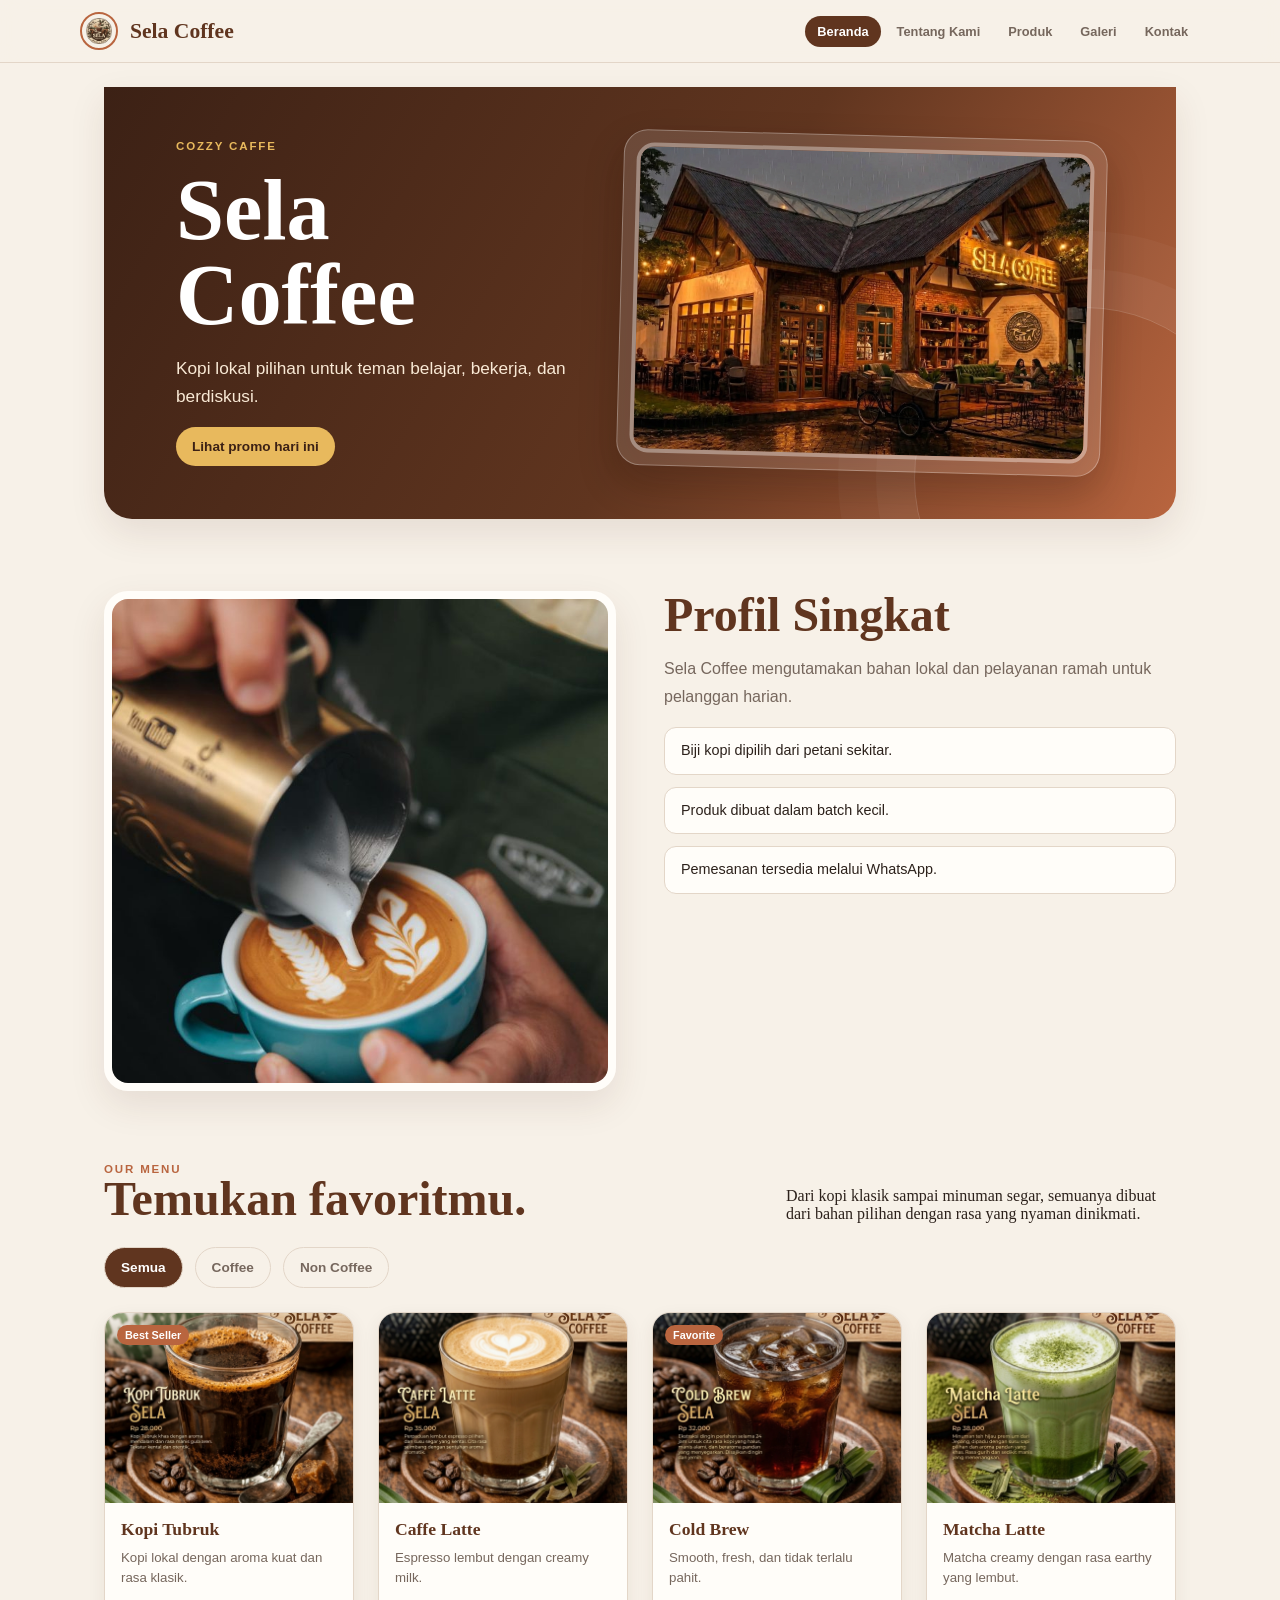
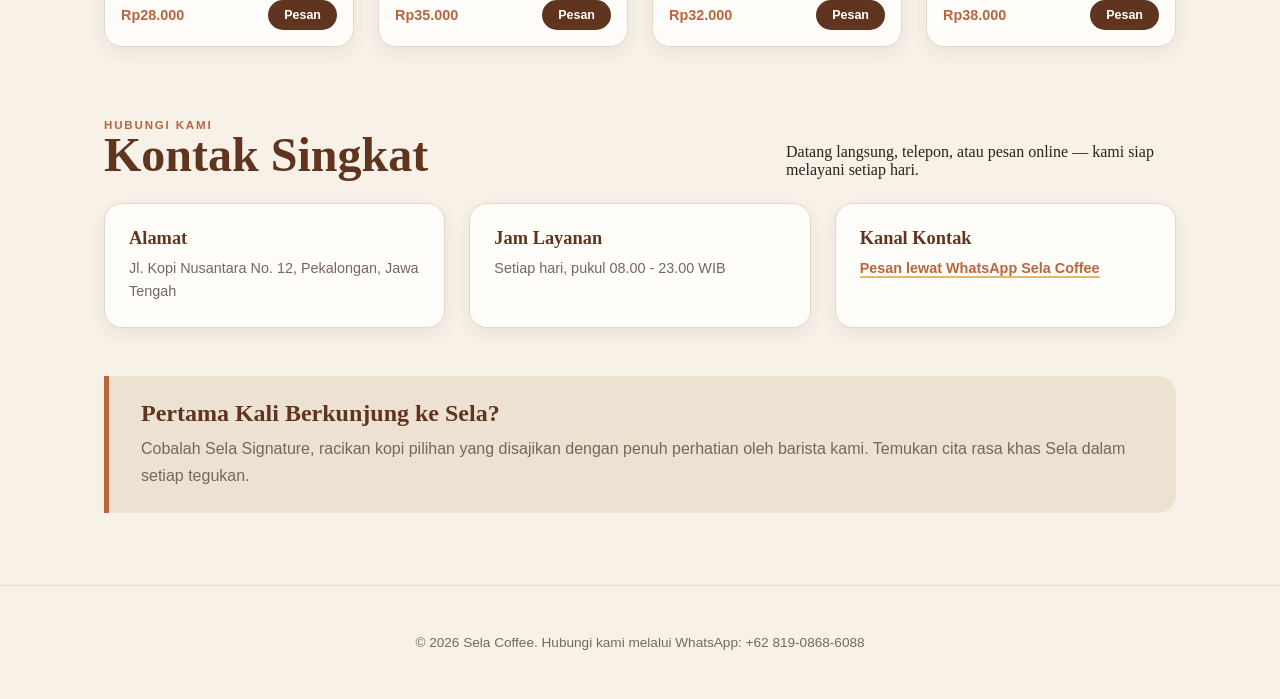
==== commit 8b3596f7: "praktikum p06" ====
--- a/index.html
+++ b/index.html
@@ -14,7 +14,7 @@
           <img class="brand-mark" src="asset/gambar/LogoSela.png" alt="Logo Sela Coffee" width="34" height="34" />
           Sela Coffee
         </a>
-        <ul>
+        <ul class="nav-list">
           <li><a aria-current="page" href="index.html">Beranda</a></li>
           <li><a href="tentang.html">Tentang Kami</a></li>
           <li><a href="produk.html">Produk</a></li>
@@ -25,12 +25,14 @@
     </header>
 
     <main id="beranda">
-      <section class="hero">
-        <p class="eyebrow">Cozzy Caffe</p>
-        <h1>Sela Coffee</h1>
-        <p>Kopi lokal pilihan untuk teman belajar, bekerja, dan berdiskusi.</p>
-        <button id="promoButton" type="button">Lihat promo hari ini</button>
-        <div class="about-img-wrapper">
+      <section class="hero" aria-labelledby="hero-title">
+        <div class="hero-content">
+          <p class="eyebrow">Cozzy Caffe</p>
+          <h1 id="hero-title">Sela Coffee</h1>
+          <p>Kopi lokal pilihan untuk teman belajar, bekerja, dan berdiskusi.</p>
+          <button id="promoButton" type="button">Lihat promo hari ini</button>
+        </div>
+        <div class="hero-image">
           <img src="asset/gambar/foto depan.jpg" alt="Foto Sela Coffee tampak depan" class="about-img" />
         </div>
       </section>
@@ -46,11 +48,11 @@
         </ul>
       </section>
 
-      <section id="menu" class="section">
+      <section id="menu" class="section" aria-labelledby="menu-title">
         <div class="heading">
           <div>
             <p class="eyebrow dark">OUR MENU</p>
-            <h3>Temukan favoritmu.</h3>
+            <h2 id="menu-title">Temukan favoritmu.</h2>
           </div>
           <p class="intro">
             Dari kopi klasik sampai minuman segar, semuanya dibuat dari bahan
@@ -64,22 +66,48 @@
           <button class="filter" data-category="noncoffee" type="button">Non Coffee</button>
         </div>
 
-        <div class="menu-grid">
-          <article class="card" data-category="coffee">
-            <div class="pic coffee"><span class="badge">Best Seller</span><img src="asset/gambar/kopi-tubruk.jpg" alt="Kopi Tubruk" loading="lazy" /></div>
-            <div class="card-body"><div><h3>Kopi Tubruk</h3><p>Kopi lokal dengan aroma kuat dan rasa klasik.</p></div><b>Rp28.000</b></div>
+        <div class="product-grid">
+          <article class="card product-card" data-category="coffee">
+            <div class="pic"><img src="asset/gambar/kopi-tubruk.jpg" alt="Kopi Tubruk" loading="lazy" /></div>
+            <span class="product-badge">Best Seller</span>
+            <div class="card-body">
+              <div class="card-info"><h3>Kopi Tubruk</h3><p>Kopi lokal dengan aroma kuat dan rasa klasik.</p></div>
+              <div class="card-actions">
+                <span class="price">Rp28.000</span>
+                <a class="card-link" href="https://wa.me/6281908686088" target="_blank" rel="noopener" aria-label="Pesan Kopi Tubruk lewat WhatsApp">Pesan</a>
+              </div>
+            </div>
           </article>
-          <article class="card" data-category="coffee">
-            <div class="pic latte"><img src="asset/gambar/cafe-latte.jpg" alt="Caffe Latte" loading="lazy" /></div>
-            <div class="card-body"><div><h3>Caffe Latte</h3><p>Espresso lembut dengan creamy milk.</p></div><b>Rp35.000</b></div>
+          <article class="card product-card" data-category="coffee">
+            <div class="pic"><img src="asset/gambar/cafe-latte.jpg" alt="Caffe Latte" loading="lazy" /></div>
+            <div class="card-body">
+              <div class="card-info"><h3>Caffe Latte</h3><p>Espresso lembut dengan creamy milk.</p></div>
+              <div class="card-actions">
+                <span class="price">Rp35.000</span>
+                <a class="card-link" href="https://wa.me/6281908686088" target="_blank" rel="noopener" aria-label="Pesan Caffe Latte lewat WhatsApp">Pesan</a>
+              </div>
+            </div>
           </article>
-          <article class="card" data-category="coffee">
-            <div class="pic cold"><span class="badge">Favorite</span><img src="asset/gambar/cold-brew.jpg" alt="Cold Brew" loading="lazy" /></div>
-            <div class="card-body"><div><h3>Cold Brew</h3><p>Smooth, fresh, dan tidak terlalu pahit.</p></div><b>Rp32.000</b></div>
+          <article class="card product-card" data-category="coffee">
+            <div class="pic"><img src="asset/gambar/cold-brew.jpg" alt="Cold Brew" loading="lazy" /></div>
+            <span class="product-badge">Favorite</span>
+            <div class="card-body">
+              <div class="card-info"><h3>Cold Brew</h3><p>Smooth, fresh, dan tidak terlalu pahit.</p></div>
+              <div class="card-actions">
+                <span class="price">Rp32.000</span>
+                <a class="card-link" href="https://wa.me/6281908686088" target="_blank" rel="noopener" aria-label="Pesan Cold Brew lewat WhatsApp">Pesan</a>
+              </div>
+            </div>
           </article>
-          <article class="card" data-category="noncoffee">
-            <div class="pic matcha"><img src="asset/gambar/matcha-latte.jpg" alt="Matcha Latte" loading="lazy" /></div>
-            <div class="card-body"><div><h3>Matcha Latte</h3><p>Matcha creamy dengan rasa earthy yang lembut.</p></div><b>Rp38.000</b></div>
+          <article class="card product-card" data-category="noncoffee">
+            <div class="pic"><img src="asset/gambar/matcha-latte.jpg" alt="Matcha Latte" loading="lazy" /></div>
+            <div class="card-body">
+              <div class="card-info"><h3>Matcha Latte</h3><p>Matcha creamy dengan rasa earthy yang lembut.</p></div>
+              <div class="card-actions">
+                <span class="price">Rp38.000</span>
+                <a class="card-link" href="https://wa.me/6281908686088" target="_blank" rel="noopener" aria-label="Pesan Matcha Latte lewat WhatsApp">Pesan</a>
+              </div>
+            </div>
           </article>
         </div>
       </section>
--- a/css/style.css
+++ b/css/style.css
@@ -1,217 +1,224 @@
-/* Sela Coffee - visual system */
+/* Sela Coffee - visual system + layout P06 (Grid & Flexbox)
+   Aturan P06: tanpa media query / breakpoint (ditunda ke P07). */
 * { box-sizing: border-box; }
 
 :root {
-  --ink: #2c211b;
-  --muted: #76675d;
-  --paper: #f7f1e8;
-  --paper-deep: #ede1d2;
-  --surface: #fffdf9;
-  --coffee: #60351f;
-  --coffee-dark: #3c2115;
-  --terracotta: #b9653f;
-  --gold: #e8b95d;
-  --line: #e3d6c8;
+  /* Color */
+  --color-primary: #60351f;
+  --color-primary-strong: #3c2115;
+  --color-text: #2c211b;
+  --color-muted: #76675d;
+  --color-surface: #fffdf9;
+  --color-surface-soft: #f7f1e8;
+  --color-surface-deep: #ede1d2;
+  --color-border: #e3d6c8;
+  --color-focus: #e8b95d;
+  --color-accent: #b9653f;
+
+  /* Shadow */
   --shadow: 0 14px 36px rgba(75, 43, 25, .1);
   --shadow-soft: 0 6px 18px rgba(75, 43, 25, .07);
-  --serif: Georgia, "Times New Roman", serif;
-  --sans: "Trebuchet MS", Arial, sans-serif;
-  --radius: 18px;
+
+  /* Typography */
+  --font-heading: Georgia, "Times New Roman", serif;
+  --font-body: "Trebuchet MS", Arial, sans-serif;
+
+  /* Spacing (token P05) */
+  --space-1: 4px;
+  --space-2: 8px;
+  --space-3: 12px;
+  --space-4: 16px;
+  --space-5: 24px;
+  /* Turunan token P05 (kelipatan skala yang sama, bukan nilai baru) */
+  --space-6: calc(var(--space-4) * 2);  /* 32px */
+  --space-7: calc(var(--space-5) * 2);  /* 48px */
+  --space-8: calc(var(--space-5) * 3);  /* 72px */
+
+  /* Radius */
+  --radius-sm: 8px;
+  --radius-md: 12px;
+  --radius-lg: 18px;
+  --radius-xl: 24px;
 }
 
 html { scroll-behavior: smooth; }
-body { margin: 0; color: var(--ink); background: var(--paper); font-family: var(--serif); }
+body { margin: 0; color: var(--color-text); background: var(--color-surface-soft); font-family: var(--font-heading); }
 img, video { display: block; max-width: 100%; height: auto; }
 a { color: inherit; }
 
-.skip-link { position: absolute; top: -60px; left: 16px; z-index: 100; padding: 12px 18px; color: #fff; background: var(--coffee-dark); border-radius: 8px; font: 700 .85rem var(--sans); text-decoration: none; }
-.skip-link:focus { top: 16px; }
-a:focus-visible, button:focus-visible { outline: 3px solid var(--gold); outline-offset: 3px; }
-
-.site-header { position: sticky; top: 0; z-index: 50; padding: 14px 32px; background: rgba(247, 241, 232, .92); border-bottom: 1px solid var(--line); backdrop-filter: blur(12px); }
-.nav { display: flex; align-items: center; justify-content: space-between; gap: 24px; max-width: 1120px; margin: auto; }
-.brand { display: flex; align-items: center; gap: 10px; color: var(--coffee); font: 700 1.35rem var(--serif); text-decoration: none; }
-.brand-mark { width: 38px; height: 38px; object-fit: cover; border: 2px solid var(--terracotta); border-radius: 50%; }
-.nav ul { display: flex; flex-wrap: wrap; gap: 4px; margin: 0; padding: 0; list-style: none; }
-.nav a:not(.brand) { display: inline-block; padding: 9px 13px; color: var(--muted); border-radius: 999px; font: 700 .8rem var(--sans); text-decoration: none; transition: .2s ease; }
-.nav a:not(.brand):hover, .nav a:not(.brand)[aria-current="page"], .nav a:not(.brand).active { color: #fff; background: var(--coffee); }
-
-main, .page { max-width: 1120px; margin: auto; padding: 28px 24px 72px; }
-.hero { display: grid; grid-template-columns: minmax(0, .9fr) minmax(360px, 1.1fr); grid-template-rows: auto auto auto auto; column-gap: 48px; align-items: center; position: relative; overflow: hidden; padding: 58px 64px; color: #fff; background: linear-gradient(120deg, var(--coffee-dark), var(--coffee) 55%, var(--terracotta)); border-radius: 0 0 28px 28px; box-shadow: var(--shadow); }
-.hero::after { content: ""; position: absolute; right: -80px; bottom: -130px; width: 340px; height: 340px; border: 1px solid rgba(255,255,255,.18); border-radius: 50%; box-shadow: 0 0 0 38px rgba(255,255,255,.04), 0 0 0 76px rgba(255,255,255,.03); }
-.hero > * { position: relative; z-index: 1; }
-.hero .eyebrow { grid-column: 1; grid-row: 1; }
-.hero h1 { grid-column: 1; grid-row: 2; }
-.hero > p:not(.eyebrow) { grid-column: 1; grid-row: 3; }
-.hero > button { grid-column: 1; grid-row: 4; justify-self: start; }
-.hero .about-img-wrapper { grid-column: 2; grid-row: 1 / span 4; margin: 0; padding: 10px; background: rgba(255,255,255,.13); border: 1px solid rgba(255,255,255,.3); border-radius: 24px; box-shadow: 0 18px 38px rgba(35, 17, 9, .22); transform: rotate(1.5deg); }
-.hero h1, .page h1 { margin: 8px 0 18px; font-size: clamp(2.8rem, 7vw, 5.4rem); line-height: .98; }
-.hero p:not(.eyebrow) { max-width: 510px; margin: 0 0 28px; color: #f9e9d5; font: 1.08rem/1.65 var(--sans); }
-.eyebrow { margin: 0 0 10px; color: var(--gold); letter-spacing: .16em; text-transform: uppercase; font: 700 .72rem var(--sans); }
-.eyebrow.dark { color: var(--terracotta); }
-button { padding: 12px 19px; color: var(--coffee-dark); background: var(--gold); border: 0; border-radius: 999px; font: 700 .85rem var(--sans); cursor: pointer; transition: transform .2s, box-shadow .2s; }
+/* Skip link: absolute karena harus menempel di viewport saat fokus */
+.skip-link { position: absolute; top: -60px; left: var(--space-4); z-index: 100; padding: var(--space-3) var(--space-4); color: #fff; background: var(--color-primary-strong); border-radius: var(--radius-sm); font: 700 .85rem var(--font-body); text-decoration: none; }
+.skip-link:focus { top: var(--space-4); }
+a:focus-visible, button:focus-visible { outline: 3px solid var(--color-focus); outline-offset: 3px; }
+
+/* ---------- Navigasi: FLEXBOX (satu dimensi) ---------- */
+.site-header { position: sticky; top: 0; z-index: 50; padding: var(--space-3) var(--space-6); background: rgba(247, 241, 232, .92); border-bottom: 1px solid var(--color-border); backdrop-filter: blur(12px); }
+.nav { display: flex; flex-wrap: wrap; align-items: center; justify-content: space-between; gap: var(--space-5); max-width: 1120px; margin: auto; }
+.brand { display: flex; align-items: center; gap: var(--space-3); color: var(--color-primary); font: 700 1.35rem var(--font-heading); text-decoration: none; }
+.brand-mark { width: 38px; height: 38px; object-fit: cover; border: 2px solid var(--color-accent); border-radius: 50%; }
+.nav ul { display: flex; flex-wrap: wrap; align-items: center; gap: var(--space-1); margin: 0; padding: 0; list-style: none; }
+.nav a:not(.brand) { display: inline-block; padding: var(--space-2) var(--space-3); color: var(--color-muted); border-radius: 999px; font: 700 .8rem var(--font-body); text-decoration: none; transition: .2s ease; }
+.nav a:not(.brand):hover, .nav a:not(.brand)[aria-current="page"], .nav a:not(.brand).active { color: #fff; background: var(--color-primary); }
+
+main, .page { max-width: 1120px; margin: auto; padding: var(--space-5) var(--space-5) var(--space-8); }
+
+/* ---------- Hero: GRID 2 kolom + FLEX di dalam .hero-content ---------- */
+.hero { position: relative; isolation: isolate; overflow: hidden; display: grid; grid-template-columns: minmax(0, .9fr) minmax(0, 1.1fr); align-items: center; gap: var(--space-7); padding: var(--space-7) var(--space-8); color: #fff; background: linear-gradient(120deg, var(--color-primary-strong), var(--color-primary) 55%, var(--color-accent)); border-radius: 0 0 28px 28px; box-shadow: var(--shadow); }
+/* cincin dekoratif menempel pada sudut .hero (containing block = .hero); z-index -1 di dalam stacking context .hero */
+.hero::after { content: ""; position: absolute; z-index: -1; right: -80px; bottom: -130px; width: 340px; height: 340px; border: 1px solid rgba(255,255,255,.18); border-radius: 50%; box-shadow: 0 0 0 38px rgba(255,255,255,.04), 0 0 0 76px rgba(255,255,255,.03); }
+.hero-content { display: flex; flex-direction: column; align-items: flex-start; gap: var(--space-4); min-width: 0; }
+.hero-content h1 { margin: 0; font-size: clamp(2.8rem, 7vw, 5.4rem); line-height: .98; }
+.hero-content p:not(.eyebrow) { max-width: 510px; margin: 0; color: #f9e9d5; font: 1.08rem/1.65 var(--font-body); }
+.hero-image { min-width: 0; margin: 0; padding: var(--space-3); background: rgba(255,255,255,.13); border: 1px solid rgba(255,255,255,.3); border-radius: var(--radius-xl); box-shadow: 0 18px 38px rgba(35, 17, 9, .22); transform: rotate(1.5deg); }
+.hero-image .about-img { width: 100%; }
+
+.page h1 { margin: var(--space-2) 0 var(--space-4); font-size: clamp(2.8rem, 7vw, 5.4rem); line-height: .98; }
+.eyebrow { margin: 0; color: var(--color-focus); letter-spacing: .16em; text-transform: uppercase; font: 700 .72rem var(--font-body); }
+.eyebrow.dark { color: var(--color-accent); }
+button { padding: var(--space-3) var(--space-4); color: var(--color-primary-strong); background: var(--color-focus); border: 0; border-radius: 999px; font: 700 .85rem var(--font-body); cursor: pointer; transition: transform .2s, box-shadow .2s; }
 button:hover { transform: translateY(-2px); box-shadow: 0 8px 18px rgba(232,185,93,.3); }
-.about-img-wrapper { margin-top: 34px; }
-.about-img { width: min(100%, 620px); height: 310px; object-fit: cover; border: 4px solid rgba(255,255,255,.35); border-radius: var(--radius); box-shadow: var(--shadow); }
-
-.about-hero { display: grid; grid-template-columns: 1fr 1fr; align-items: center; gap: 52px; padding: 44px 0 58px; border-bottom: 1px solid var(--line); }
-.about-hero h1 { color: var(--coffee); }
-.about-desc, .section-head p { max-width: 62ch; color: var(--muted); font: 1rem/1.75 var(--sans); }
-.about-hero .about-img-wrapper { margin: 0; }
+.about-img-wrapper { margin: 0; }
+.about-img { width: min(100%, 620px); height: 310px; object-fit: cover; border: 4px solid rgba(255,255,255,.35); border-radius: var(--radius-lg); box-shadow: var(--shadow); }
+
+/* ---------- Hero halaman dalam (Tentang, Galeri, Kontak): GRID 2 kolom ---------- */
+.about-hero { display: grid; grid-template-columns: repeat(2, minmax(0, 1fr)); align-items: center; gap: var(--space-7); padding: var(--space-7) 0 var(--space-8); border-bottom: 1px solid var(--color-border); }
+.about-hero h1 { color: var(--color-primary); }
+.about-desc, .section-head p { max-width: 62ch; color: var(--color-muted); font: 1rem/1.75 var(--font-body); }
 .about-hero .about-img { width: 100%; height: 360px; }
-.story-hero, .gallery-hero, .contact-hero { position: relative; overflow: hidden; margin-top: 16px; padding: 52px; color: #fff; background: linear-gradient(120deg, var(--coffee-dark), var(--coffee) 55%, var(--terracotta)); border: 0; border-radius: 28px; box-shadow: var(--shadow); }
-.story-hero::before, .gallery-hero::before, .contact-hero::before { content: ""; position: absolute; top: -110px; right: -70px; width: 280px; height: 280px; border: 1px solid rgba(255,255,255,.18); border-radius: 50%; box-shadow: 0 0 0 32px rgba(255,255,255,.05), 0 0 0 64px rgba(255,255,255,.03); }
-.story-hero > *, .gallery-hero > *, .contact-hero > * { position: relative; z-index: 1; }
+.story-hero, .gallery-hero, .contact-hero { position: relative; isolation: isolate; overflow: hidden; margin-top: var(--space-4); padding: var(--space-7); color: #fff; background: linear-gradient(120deg, var(--color-primary-strong), var(--color-primary) 55%, var(--color-accent)); border: 0; border-radius: 28px; box-shadow: var(--shadow); }
+.story-hero::before, .gallery-hero::before, .contact-hero::before { content: ""; position: absolute; z-index: -1; top: -110px; right: -70px; width: 280px; height: 280px; border: 1px solid rgba(255,255,255,.18); border-radius: 50%; box-shadow: 0 0 0 32px rgba(255,255,255,.05), 0 0 0 64px rgba(255,255,255,.03); }
 .story-hero h1, .gallery-hero h1, .contact-hero h1 { color: #fff; }
 .story-hero .about-desc, .gallery-hero .about-desc, .contact-hero .about-desc { color: #f9e9d5; }
-.story-hero .about-img-wrapper, .gallery-hero .about-img-wrapper, .contact-hero .about-img-wrapper { padding: 10px; background: rgba(255,255,255,.13); border: 1px solid rgba(255,255,255,.3); border-radius: 24px; box-shadow: 0 18px 38px rgba(35, 17, 9, .22); }
+.story-hero .about-img-wrapper, .gallery-hero .about-img-wrapper, .contact-hero .about-img-wrapper { padding: var(--space-3); background: rgba(255,255,255,.13); border: 1px solid rgba(255,255,255,.3); border-radius: var(--radius-xl); box-shadow: 0 18px 38px rgba(35, 17, 9, .22); }
 .story-hero .about-img, .gallery-hero .about-img, .contact-hero .about-img { border: 4px solid rgba(255,255,255,.35); }
-.values-section { padding-top: 68px; }
-.values-section .section-head { align-items: end; padding-bottom: 22px; border-bottom: 1px solid var(--line); }
+.values-section { padding-top: var(--space-8); }
+.values-section .section-head { align-items: flex-end; padding-bottom: var(--space-5); border-bottom: 1px solid var(--color-border); }
 .values-section .section-head h2 { max-width: 360px; }
 .value-item { min-height: 218px; }
 
-.section { padding: 64px 0 0; }
-.section-head, .heading { display: flex; align-items: end; justify-content: space-between; gap: 30px; margin-bottom: 28px; }
-.section-head h2, .heading h2, #profil-title { margin: 0; color: var(--coffee); font-size: clamp(2rem, 4vw, 3rem); line-height: 1; }
+/* ---------- Section head: FLEXBOX ---------- */
+.section { padding: var(--space-8) 0 0; }
+.section-head, .heading { display: flex; flex-wrap: wrap; align-items: flex-end; justify-content: space-between; gap: var(--space-5); margin-bottom: var(--space-5); }
+.section-head h2, .heading h2, #profil-title { margin: 0; color: var(--color-primary); font-size: clamp(2rem, 4vw, 3rem); line-height: 1; }
 .section-head p, .intro { max-width: 390px; margin: 0; }
-.values-grid, .contact-grid, .gallery-grid, .products, .product-grid, .menu-grid { display: grid; grid-template-columns: repeat(3, 1fr); gap: 20px; }
-.value-item, .contact-item { padding: 26px; background: var(--surface); border: 1px solid var(--line); border-radius: var(--radius); box-shadow: var(--shadow-soft); }
-.value-icon { width: 40px; height: 40px; margin-bottom: 15px; color: var(--terracotta); }
-.value-item h3, .contact-item h3 { margin: 0 0 9px; color: var(--coffee); font-size: 1.15rem; }
-.value-item p, .contact-item p { margin: 0; color: var(--muted); font: .9rem/1.6 var(--sans); }
-
-#profil { display: grid; grid-template-columns: minmax(370px, 50%) 1fr; grid-template-rows: auto auto 1fr; gap: 22px 48px; align-items: start; padding: 82px 0 0; }
-#profil-title { grid-column: 2; grid-row: 1; }
-#profil .profile-image { grid-column: 1; grid-row: 1 / span 3; width: 100%; height: 500px; min-height: 0; object-fit: cover; border: 8px solid var(--surface); border-radius: 24px; box-shadow: var(--shadow); }
-#profil > p { grid-column: 2; grid-row: 2; margin: 0; color: var(--muted); font: 1rem/1.75 var(--sans); }
-#profil > ul { display: grid; gap: 10px; grid-column: 2; grid-row: 3; margin: 4px 0 0; padding: 0; list-style: none; }
-#profil > ul li, .category-list li { padding: 14px 16px; color: var(--ink); background: var(--surface); border: 1px solid var(--line); border-radius: 12px; font: .9rem/1.5 var(--sans); }
-
-.filters { display: flex; gap: 10px; margin-bottom: 22px; }
-.filter { color: var(--muted); background: transparent; border: 1px solid var(--line); }
-.filter:hover, .filter.active { color: #fff; background: var(--coffee); box-shadow: none; }
-.menu-grid { grid-template-columns: repeat(4, 1fr); }
-.card, .product-card, .media-card { overflow: hidden; margin: 0; background: var(--surface); border: 1px solid var(--line); border-radius: var(--radius); box-shadow: var(--shadow-soft); transition: transform .2s, box-shadow .2s; }
+
+/* ---------- Grid kartu: GRID (baris & kolom) ---------- */
+.values-grid, .contact-grid { display: grid; grid-template-columns: repeat(3, minmax(0, 1fr)); gap: var(--space-5); }
+.gallery-grid { display: grid; grid-template-columns: repeat(2, minmax(0, 1fr)); gap: var(--space-5); }
+.product-grid { display: grid; grid-template-columns: repeat(4, minmax(0, 1fr)); gap: var(--space-5); }
+.value-item, .contact-item { padding: var(--space-5); background: var(--color-surface); border: 1px solid var(--color-border); border-radius: var(--radius-lg); box-shadow: var(--shadow-soft); }
+.value-icon { width: 40px; height: 40px; margin-bottom: var(--space-4); color: var(--color-accent); }
+.value-item h3, .contact-item h3 { margin: 0 0 var(--space-2); color: var(--color-primary); font-size: 1.15rem; }
+.value-item p, .contact-item p { margin: 0; color: var(--color-muted); font: .9rem/1.6 var(--font-body); }
+
+/* ---------- Profil Singkat: GRID dengan named areas ---------- */
+#profil { display: grid; grid-template-columns: repeat(2, minmax(0, 1fr)); grid-template-rows: auto auto 1fr; grid-template-areas: "foto judul" "foto teks" "foto daftar"; gap: var(--space-4) var(--space-7); align-items: start; padding: var(--space-8) 0 0; }
+#profil-title { grid-area: judul; }
+#profil .profile-image { grid-area: foto; width: 100%; height: 500px; object-fit: cover; border: 8px solid var(--color-surface); border-radius: var(--radius-xl); box-shadow: var(--shadow); }
+#profil > p { grid-area: teks; margin: 0; color: var(--color-muted); font: 1rem/1.75 var(--font-body); }
+#profil > ul { grid-area: daftar; }
+/* daftar vertikal = satu dimensi -> FLEXBOX */
+#profil > ul, .category-list { display: flex; flex-direction: column; gap: var(--space-3); margin: 0; padding: 0; list-style: none; }
+.category-list { max-width: 700px; }
+#profil > ul li, .category-list li { padding: var(--space-3) var(--space-4); color: var(--color-text); background: var(--color-surface); border: 1px solid var(--color-border); border-radius: var(--radius-md); font: .9rem/1.5 var(--font-body); }
+
+/* ---------- Filter menu: FLEXBOX ---------- */
+.filters { display: flex; flex-wrap: wrap; gap: var(--space-3); margin-bottom: var(--space-5); }
+.filter { color: var(--color-muted); background: transparent; border: 1px solid var(--color-border); }
+.filter:hover, .filter.active { color: #fff; background: var(--color-primary); box-shadow: none; }
+
+/* ---------- Kartu produk ---------- */
+/* Card vertikal = FLEXBOX column. position: relative = containing block untuk .product-badge */
+.card, .product-card, .media-card { overflow: hidden; margin: 0; background: var(--color-surface); border: 1px solid var(--color-border); border-radius: var(--radius-lg); box-shadow: var(--shadow-soft); transition: transform .2s, box-shadow .2s; }
+.product-card { position: relative; display: flex; flex-direction: column; }
 .card:hover, .product-card:hover, .media-card:hover { transform: translateY(-5px); box-shadow: var(--shadow); }
-.card.is-hidden { display: none; }
-.pic { position: relative; height: 190px; overflow: hidden; }
+.card.is-hidden, .product-card[hidden] { display: none; }
+.pic { height: 190px; overflow: hidden; }
 .pic img, .product-card img { width: 100%; height: 100%; object-fit: cover; }
-.badge { position: absolute; top: 12px; left: 12px; z-index: 1; padding: 6px 9px; color: #fff; background: var(--terracotta); border-radius: 999px; font: 700 .68rem var(--sans); }
-.card-body, .product-card figcaption { padding: 18px; }
-.card-body { display: flex; flex-direction: column; justify-content: space-between; min-height: 138px; }
-.card-body h3, .product-card h3 { margin: 0 0 7px; color: var(--coffee); font-size: 1.1rem; }
-.card-body p, .product-card p { margin: 0; color: var(--muted); font: .83rem/1.5 var(--sans); }
-.card-body b, .price, .price-cell { display: inline-block; margin-top: 16px; color: var(--terracotta); font: 700 .9rem var(--sans); }
-.products, .product-grid { grid-template-columns: repeat(4, 1fr); }
-.product-card img { height: 220px; }
-.product-header { display: flex; align-items: baseline; justify-content: space-between; gap: 10px; }
-.product-header .price { margin-top: 0; white-space: nowrap; }
-.category-list { display: grid; gap: 12px; max-width: 700px; margin: 0; padding: 0; list-style: none; }
+.product-card > img { height: 220px; }
+/* Badge: absolute terhadap .product-card (relative) */
+.product-badge { position: absolute; top: var(--space-3); left: var(--space-3); z-index: 1; padding: var(--space-1) var(--space-2); color: #fff; background: var(--color-accent); border-radius: 999px; font: 700 .68rem var(--font-body); }
+.card-body, .product-card figcaption { display: flex; flex: 1; flex-direction: column; gap: var(--space-3); padding: var(--space-4); }
+.card-info { display: flex; flex-direction: column; gap: var(--space-2); }
+.card-body h3, .product-card h3 { margin: 0; color: var(--color-primary); font-size: 1.1rem; }
+.card-body p, .product-card p { margin: 0; color: var(--color-muted); font: .83rem/1.5 var(--font-body); }
+.product-header { display: flex; align-items: baseline; justify-content: space-between; gap: var(--space-3); }
+.product-header .price { white-space: nowrap; }
+.price, .price-cell { color: var(--color-accent); font: 700 .9rem var(--font-body); }
+/* Aksi card: FLEXBOX row (main axis horizontal), wrap + rata tengah; selalu di dasar card */
+.card-actions { display: flex; flex-wrap: wrap; align-items: center; justify-content: space-between; gap: var(--space-3); margin-top: auto; }
+.card-link { padding: var(--space-2) var(--space-4); color: #fff; background: var(--color-primary); border-radius: 999px; font: 700 .78rem var(--font-body); text-decoration: none; transition: background .2s; }
+.card-link:hover { background: var(--color-primary-strong); }
+
+/* ---------- Intro menu (Produk): GRID ---------- */
 .menu-intro { align-items: stretch; }
 .menu-intro .about-copy { display: flex; flex-direction: column; justify-content: center; }
-.category-cards { display: grid; grid-template-columns: repeat(2, 1fr); gap: 16px; }
-.category-card { overflow: hidden; margin: 0; background: var(--surface); border: 1px solid var(--line); border-radius: var(--radius); box-shadow: var(--shadow-soft); }
+.category-cards { display: grid; grid-template-columns: repeat(2, minmax(0, 1fr)); gap: var(--space-4); }
+.category-card { overflow: hidden; margin: 0; background: var(--color-surface); border: 1px solid var(--color-border); border-radius: var(--radius-lg); box-shadow: var(--shadow-soft); }
 .category-card img { width: 100%; height: 150px; object-fit: cover; }
-.category-card figcaption { padding: 15px 16px 17px; }
-.category-card h3 { margin: 0 0 5px; color: var(--coffee); font-size: 1.05rem; }
-.category-card p { margin: 0; color: var(--muted); font: .8rem/1.5 var(--sans); }
-
-.contact-grid { margin-bottom: 40px; }
-.contact-item a { color: var(--terracotta); font-weight: 700; text-decoration: none; border-bottom: 2px solid var(--gold); }
-.contact-layout { display: grid; grid-template-columns: minmax(0, 1.6fr) minmax(260px, .8fr); align-items: start; gap: 22px; }
-.form-card, .side-card { padding: 24px; background: var(--surface); border: 1px solid var(--line); border-radius: var(--radius); box-shadow: var(--shadow-soft); }
-.form-card { display: grid; grid-template-columns: repeat(2, minmax(0, 1fr)); gap: 18px 16px; }
-.form-note, .field-full { grid-column: 1 / -1; }
-.form-note { margin: 0; padding: 12px 14px; color: var(--muted); background: var(--paper); border-left: 3px solid var(--gold); font: .85rem/1.5 var(--sans); }
+.category-card figcaption { padding: var(--space-4); }
+.category-card h3 { margin: 0 0 var(--space-1); color: var(--color-primary); font-size: 1.05rem; }
+.category-card p { margin: 0; color: var(--color-muted); font: .8rem/1.5 var(--font-body); }
+
+/* ---------- Kontak ---------- */
+.contact-grid { margin-bottom: var(--space-7); }
+.contact-item a { color: var(--color-accent); font-weight: 700; text-decoration: none; border-bottom: 2px solid var(--color-focus); }
+.contact-layout { display: grid; grid-template-columns: minmax(0, 1.6fr) minmax(0, .8fr); align-items: start; gap: var(--space-5); }
+.form-card, .side-card { padding: var(--space-5); background: var(--color-surface); border: 1px solid var(--color-border); border-radius: var(--radius-lg); box-shadow: var(--shadow-soft); }
+.form-card { display: grid; grid-template-columns: repeat(2, minmax(0, 1fr)); gap: var(--space-4); }
+.form-note, .field-full, .form-actions { grid-column: 1 / -1; }
+.form-note { margin: 0; padding: var(--space-3) var(--space-3); color: var(--color-muted); background: var(--color-surface-soft); border-left: 3px solid var(--color-focus); font: .85rem/1.5 var(--font-body); }
 .field { min-width: 0; }
-.field label, .field-full legend { display: block; margin-bottom: 7px; color: var(--coffee); font: 700 .85rem/1.4 var(--sans); }
-.field input, .field select, .field textarea { width: 100%; min-height: 44px; padding: 10px 12px; color: var(--ink); background: #fff; border: 1px solid var(--line); border-radius: 9px; font: .9rem/1.5 var(--sans); }
+.field label, .field-full legend { display: block; margin-bottom: var(--space-2); color: var(--color-primary); font: 700 .85rem/1.4 var(--font-body); }
+.field input, .field select, .field textarea { width: 100%; min-height: 44px; padding: var(--space-2) var(--space-3); color: var(--color-text); background: #fff; border: 1px solid var(--color-border); border-radius: 9px; font: .9rem/1.5 var(--font-body); }
 .field textarea { min-height: 130px; resize: vertical; }
-.field input:focus, .field select:focus, .field textarea:focus { outline: 3px solid rgba(232,185,93,.35); border-color: var(--terracotta); }
-.help-text { margin: 6px 0 0; color: var(--muted); font: .78rem/1.5 var(--sans); }
+.field input:focus, .field select:focus, .field textarea:focus { outline: 3px solid rgba(232,185,93,.35); border-color: var(--color-accent); }
+.help-text { margin: var(--space-2) 0 0; color: var(--color-muted); font: .78rem/1.5 var(--font-body); }
 fieldset.field-full { min-width: 0; margin: 0; padding: 0; border: 0; }
-.choice-group { display: grid; grid-template-columns: repeat(2, minmax(0, 1fr)); gap: 8px; }
-.choice { display: flex; align-items: flex-start; gap: 9px; min-width: 0; padding: 10px 12px; background: var(--paper); border: 1px solid var(--line); border-radius: 9px; }
-.choice input { flex: 0 0 auto; width: 16px; height: 16px; margin: 2px 0 0; accent-color: var(--terracotta); }
-.choice label { margin: 0; color: var(--ink); font: .82rem/1.45 var(--sans); }
-.form-card button { grid-column: 1 / -1; justify-self: start; min-width: 180px; }
-.contact-side { display: grid; gap: 16px; }
-.side-card h3 { margin: 0 0 16px; color: var(--coffee); font-size: 1.2rem; }
-.side-list { display: grid; gap: 15px; margin: 0; }
-.side-item { padding-bottom: 14px; border-bottom: 1px solid var(--line); }
+.choice-group { display: grid; grid-template-columns: repeat(2, minmax(0, 1fr)); gap: var(--space-2); }
+.choice { display: flex; align-items: flex-start; gap: var(--space-2); min-width: 0; padding: var(--space-2) var(--space-3); background: var(--color-surface-soft); border: 1px solid var(--color-border); border-radius: 9px; }
+.choice input { flex: 0 0 auto; width: 16px; height: 16px; margin: var(--space-1) 0 0; accent-color: var(--color-accent); }
+.choice label { margin: 0; color: var(--color-text); font: .82rem/1.45 var(--font-body); }
+/* Aksi form: FLEXBOX row */
+.form-actions { display: flex; flex-wrap: wrap; align-items: center; justify-content: flex-start; gap: var(--space-3); }
+.form-actions button { min-width: 180px; }
+.contact-side { display: flex; flex-direction: column; gap: var(--space-4); }
+.side-card h3 { margin: 0 0 var(--space-4); color: var(--color-primary); font-size: 1.2rem; }
+.side-list { display: flex; flex-direction: column; gap: var(--space-4); margin: 0; }
+.side-item { padding-bottom: var(--space-3); border-bottom: 1px solid var(--color-border); }
 .side-item:last-child { padding-bottom: 0; border-bottom: 0; }
-.side-item dt { margin-bottom: 5px; color: var(--muted); font: 700 .75rem var(--sans); text-transform: uppercase; }
-.side-item dd { margin: 0; color: var(--ink); font: .9rem/1.55 var(--sans); }
-.side-item a { color: var(--terracotta); font-weight: 700; text-decoration: underline; text-decoration-color: var(--gold); text-underline-offset: 3px; }
-#preview-form { overflow-x: auto; margin: 0; padding: 14px; color: var(--muted); white-space: pre-wrap; overflow-wrap: anywhere; background: var(--paper); border: 1px solid var(--line); border-radius: 9px; font: .8rem/1.55 var(--sans); }
-.aside-note { margin: 52px 0 0; padding: 28px 32px; background: var(--paper-deep); border-left: 5px solid var(--terracotta); border-radius: 0 var(--radius) var(--radius) 0; }
-.aside-note h2 { margin: 0 0 9px; color: var(--coffee); font-size: 1.5rem; }
-.aside-note p { margin: 0; color: var(--muted); font: 1rem/1.7 var(--sans); }
-
-.table-wrap, .price-table-wrap { overflow-x: auto; border: 1px solid var(--line); border-radius: var(--radius); box-shadow: var(--shadow-soft); }
-table { width: 100%; border-collapse: collapse; background: var(--surface); font: .9rem/1.5 var(--sans); }
-caption { padding: 15px 18px; color: var(--muted); font-weight: 700; text-align: left; }
-th, td { padding: 14px 18px; text-align: left; border-bottom: 1px solid var(--line); }
-thead th { color: #fff; background: var(--coffee); }
+.side-item dt { margin-bottom: var(--space-1); color: var(--color-muted); font: 700 .75rem var(--font-body); text-transform: uppercase; }
+.side-item dd { margin: 0; color: var(--color-text); font: .9rem/1.55 var(--font-body); }
+.side-item a { color: var(--color-accent); font-weight: 700; text-decoration: underline; text-decoration-color: var(--color-focus); text-underline-offset: 3px; }
+#preview-form { overflow-x: auto; margin: 0; padding: var(--space-3); color: var(--color-muted); white-space: pre-wrap; overflow-wrap: anywhere; background: var(--color-surface-soft); border: 1px solid var(--color-border); border-radius: 9px; font: .8rem/1.55 var(--font-body); }
+.aside-note { margin: var(--space-7) 0 0; padding: var(--space-5) var(--space-6); background: var(--color-surface-deep); border-left: 5px solid var(--color-accent); border-radius: 0 var(--radius-lg) var(--radius-lg) 0; }
+.aside-note h2 { margin: 0 0 var(--space-2); color: var(--color-primary); font-size: 1.5rem; }
+.aside-note p { margin: 0; color: var(--color-muted); font: 1rem/1.7 var(--font-body); }
+
+/* ---------- Tabel ---------- */
+.table-wrap, .price-table-wrap { overflow-x: auto; border: 1px solid var(--color-border); border-radius: var(--radius-lg); box-shadow: var(--shadow-soft); }
+table { width: 100%; border-collapse: collapse; background: var(--color-surface); font: .9rem/1.5 var(--font-body); }
+caption { padding: var(--space-4); color: var(--color-muted); font-weight: 700; text-align: left; }
+th, td { padding: var(--space-3) var(--space-4); text-align: left; border-bottom: 1px solid var(--color-border); }
+thead th { color: #fff; background: var(--color-primary); }
 tbody tr:last-child th, tbody tr:last-child td { border-bottom: 0; }
-tbody tr:hover { background: var(--paper); }
-
-.gallery-grid { grid-template-columns: repeat(2, 1fr); }
-.gallery-section { padding-top: 68px; }
-.gallery-section + .gallery-section { padding-top: 76px; }
-.gallery-hero + .gallery-section { padding-top: 68px; }
-.gallery-section .section-head { align-items: end; padding-bottom: 20px; border-bottom: 1px solid var(--line); }
-.gallery-section .section-head h2 { position: relative; }
-.gallery-section .section-head h2::after { content: ""; display: block; width: 44px; height: 4px; margin-top: 14px; background: var(--gold); border-radius: 999px; }
+tbody tr:hover { background: var(--color-surface-soft); }
+
+/* ---------- Galeri ---------- */
+.gallery-section { padding-top: var(--space-8); }
+.gallery-hero + .gallery-section { padding-top: var(--space-8); }
+.gallery-section .section-head { padding-bottom: var(--space-5); border-bottom: 1px solid var(--color-border); }
+.gallery-section .section-head h2::after { content: ""; display: block; width: 44px; height: 4px; margin-top: var(--space-3); background: var(--color-focus); border-radius: 999px; }
 .single-feature { grid-template-columns: minmax(0, 760px); }
 .single-feature .media-card img { height: 400px; }
-.media-section .section-head { margin-bottom: 22px; }
+.media-section .section-head { margin-bottom: var(--space-5); }
 .media-section .video-wrap { border-radius: 22px; }
 .media-section audio { max-width: none; }
-.media-card img, .media-card video { width: 100%; height: 270px; object-fit: cover; background: var(--paper-deep); }
-.media-card figcaption, .video-caption { padding: 15px 18px; color: var(--muted); font: .9rem/1.55 var(--sans); }
-.video-wrap { overflow: hidden; background: var(--surface); border: 1px solid var(--line); border-radius: var(--radius); box-shadow: var(--shadow-soft); }
+.media-card img, .media-card video { width: 100%; height: 270px; object-fit: cover; background: var(--color-surface-deep); }
+.media-card figcaption, .video-caption { padding: var(--space-4); color: var(--color-muted); font: .9rem/1.55 var(--font-body); }
+.video-wrap { overflow: hidden; background: var(--color-surface); border: 1px solid var(--color-border); border-radius: var(--radius-lg); box-shadow: var(--shadow-soft); }
 .video-wrap video { width: 100%; max-height: 580px; background: #1f1713; }
 .video-wrap .video-caption { margin: 0; }
 .audio-caption { padding-bottom: 0; }
-audio { display: block; width: calc(100% - 36px); max-width: 520px; margin: 15px 18px 20px; }
-.site-footer { padding: 30px 20px; color: var(--muted); text-align: center; border-top: 1px solid var(--line); font: .85rem/1.6 var(--sans); }
-
-@media (max-width: 820px) {
-  .nav { flex-direction: column; }
-  .hero { grid-template-columns: 1fr; grid-template-rows: auto; gap: 0; }
-  .hero .eyebrow, .hero h1, .hero > p:not(.eyebrow), .hero > button, .hero .about-img-wrapper { grid-column: 1; grid-row: auto; }
-  .hero .about-img-wrapper { margin-top: 34px; }
-  .about-hero { grid-template-columns: 1fr; gap: 28px; }
-  .story-hero, .gallery-hero, .contact-hero { padding: 34px; }
-  .contact-layout { grid-template-columns: 1fr; }
-  .about-hero .about-img { height: 300px; }
-  .menu-grid, .products, .product-grid { grid-template-columns: repeat(2, 1fr); }
-  .values-grid, .contact-grid { grid-template-columns: repeat(2, 1fr); }
-  #profil { grid-template-columns: 1fr; gap: 20px; }
-  #profil-title, #profil > p, #profil > ul { grid-column: 1; }
-  #profil-title { grid-row: 2; }
-  #profil > p { grid-row: 3; }
-  #profil > ul { grid-row: 4; }
-  #profil .profile-image { grid-column: 1; grid-row: 1; height: 360px; }
-}
-@media (max-width: 560px) {
-  .site-header { padding: 13px 16px; }
-  .nav ul { justify-content: center; }
-  .nav a:not(.brand) { padding: 8px 9px; font-size: .74rem; }
-  main, .page { padding: 16px 16px 52px; }
-  .hero { margin: 0 -16px; padding: 54px 26px; border-radius: 0 0 22px 22px; }
-  .hero h1, .page h1 { font-size: clamp(2.45rem, 13vw, 3.8rem); }
-  .section { padding-top: 50px; }
-  .section-head, .heading { align-items: start; flex-direction: column; gap: 12px; }
-  .story-hero, .gallery-hero, .contact-hero { margin-top: 8px; padding: 26px 20px 24px; border-radius: 22px; }
-  .menu-grid, .products, .product-grid, .values-grid, .contact-grid, .gallery-grid { grid-template-columns: 1fr; }
-  #profil .profile-image, .about-hero .about-img { height: 300px; }
-  .category-cards { grid-template-columns: 1fr; }
-  .single-feature .media-card img { height: 280px; }
-  .pic { height: 220px; }
-  .form-card { grid-template-columns: 1fr; padding: 18px; }
-  .field-full, .form-note, .form-card button { grid-column: 1; }
-  .choice-group { grid-template-columns: 1fr; }
-}
+audio { display: block; width: calc(100% - var(--space-6)); max-width: 520px; margin: var(--space-4); }
+.site-footer { padding: var(--space-6) var(--space-5); color: var(--color-muted); text-align: center; border-top: 1px solid var(--color-border); font: .85rem/1.6 var(--font-body); }
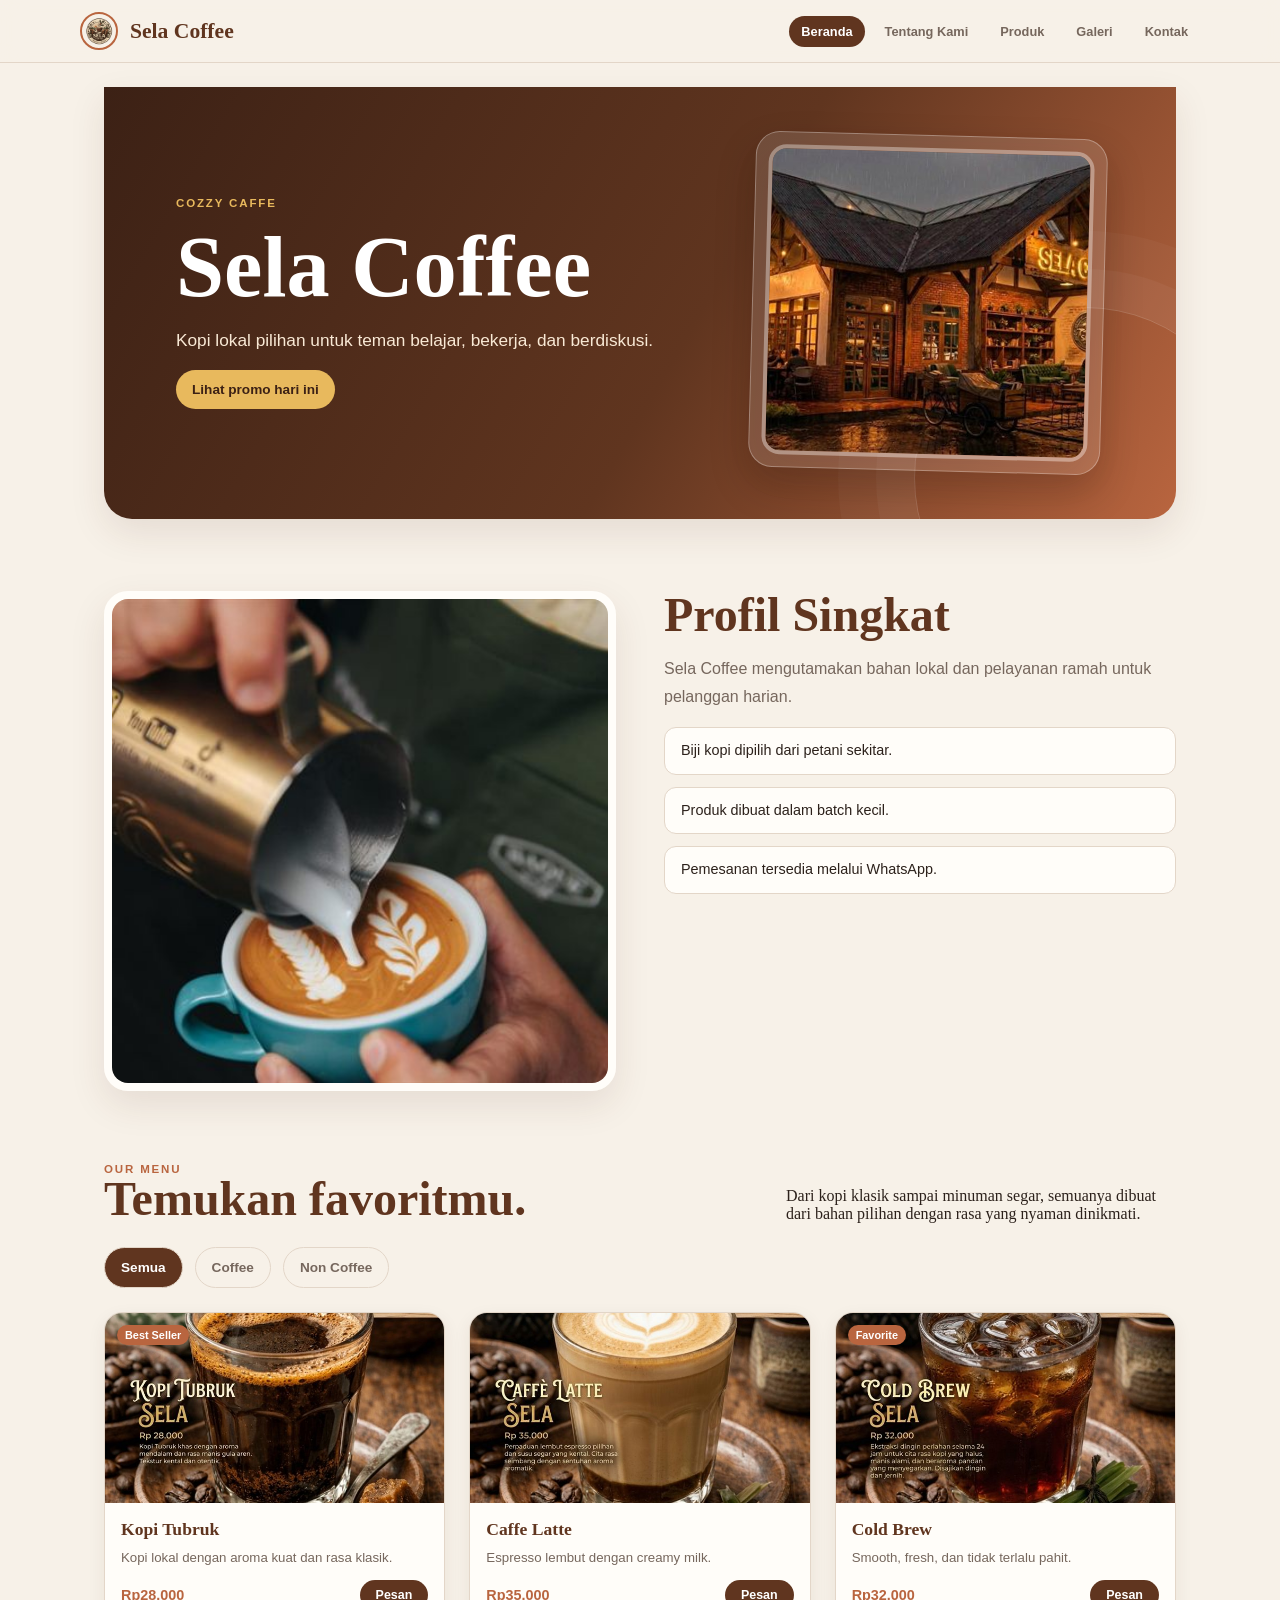
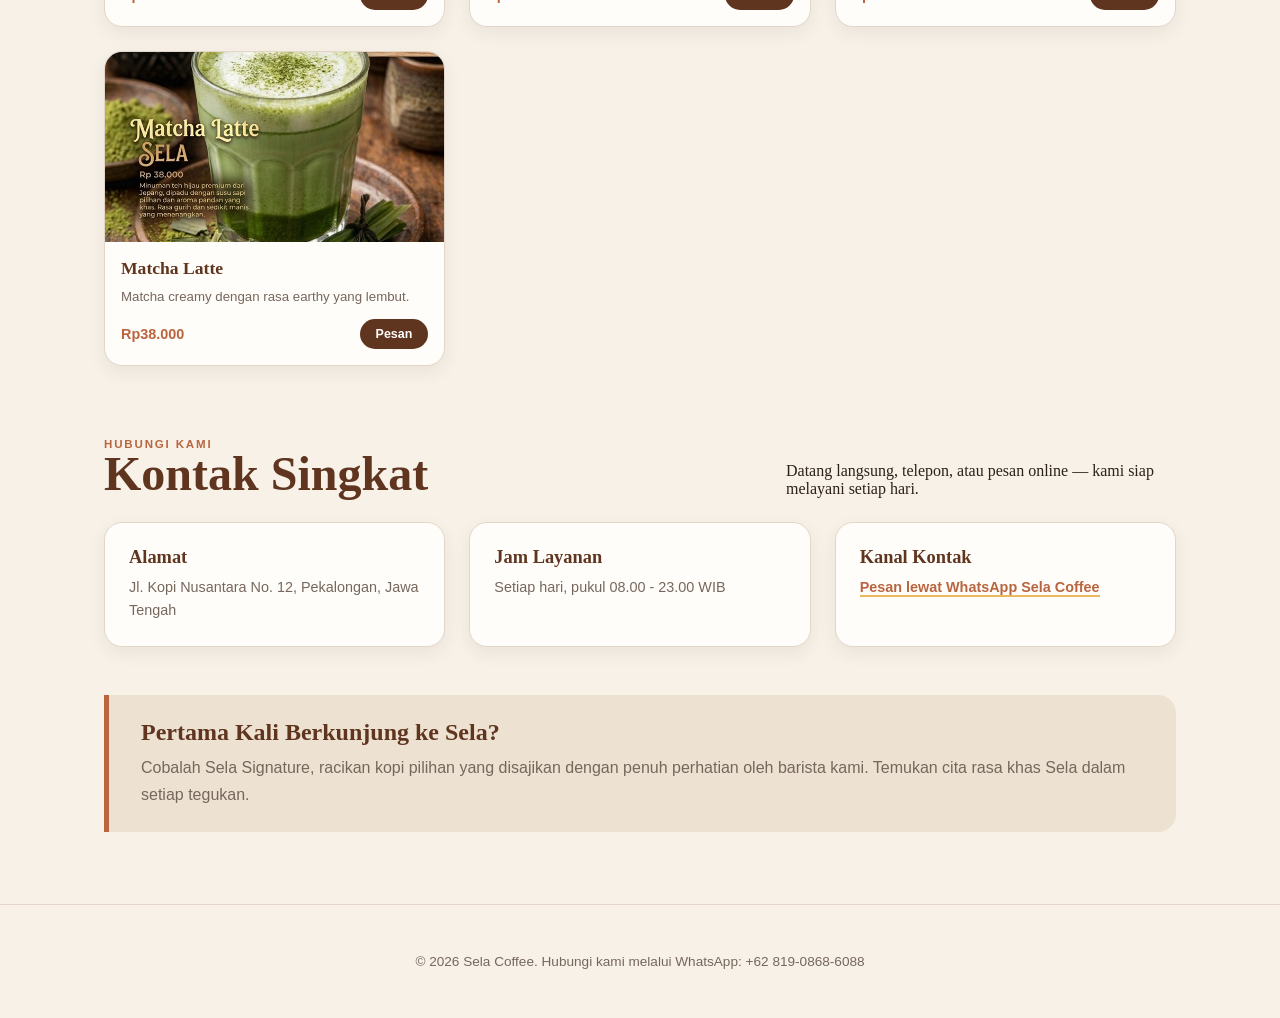
==== commit 5c5819ff: "P07: responsive mobile-first" ====
--- a/index.html
+++ b/index.html
@@ -11,7 +11,7 @@
     <header class="site-header">
       <nav class="nav" aria-label="Navigasi utama">
         <a class="brand" href="index.html">
-          <img class="brand-mark" src="asset/gambar/LogoSela.png" alt="Logo Sela Coffee" width="34" height="34" />
+          <img class="brand-mark" src="asset/gambar/LogoSela.png" srcset="asset/gambar/responsive/logo-96w.png 96w, asset/gambar/responsive/logo-192w.png 192w" sizes="38px" alt="Logo Sela Coffee" width="2700" height="2700" loading="lazy" />
           Sela Coffee
         </a>
         <ul class="nav-list">
@@ -33,13 +33,13 @@
           <button id="promoButton" type="button">Lihat promo hari ini</button>
         </div>
         <div class="hero-image">
-          <img src="asset/gambar/foto depan.jpg" alt="Foto Sela Coffee tampak depan" class="about-img" />
+          <img src="asset/gambar/foto depan.jpg" srcset="asset/gambar/responsive/foto-depan-640w.jpg 640w, asset/gambar/foto%20depan.jpg 1407w" sizes="(min-width: 48rem) 45vw, 90vw" width="1407" height="768" alt="Foto Sela Coffee tampak depan" class="about-img" />
         </div>
       </section>
 
       <section id="profil" aria-labelledby="profil-title">
         <h2 id="profil-title">Profil Singkat</h2>
-        <img class="profile-image" src="asset/gambar/latte art.jpg" alt="Barista sedang membuat latte art" />
+        <img class="profile-image" src="asset/gambar/latte art.jpg" srcset="asset/gambar/responsive/latte-art-640w.jpg 640w, asset/gambar/latte%20art.jpg 1024w" sizes="(min-width: 48rem) 45vw, 90vw" width="1024" height="683" alt="Barista sedang membuat latte art" loading="lazy" />
         <p>Sela Coffee mengutamakan bahan lokal dan pelayanan ramah untuk pelanggan harian.</p>
         <ul>
           <li>Biji kopi dipilih dari petani sekitar.</li>
@@ -60,15 +60,16 @@
           </p>
         </div>
 
-        <div class="filters" aria-label="Filter menu">
-          <button class="filter active" data-category="all" type="button">Semua</button>
-          <button class="filter" data-category="coffee" type="button">Coffee</button>
-          <button class="filter" data-category="noncoffee" type="button">Non Coffee</button>
+        <div class="filters" role="group" aria-label="Filter menu">
+          <button class="filter active" data-category="all" type="button" aria-pressed="true">Semua</button>
+          <button class="filter" data-category="coffee" type="button" aria-pressed="false">Coffee</button>
+          <button class="filter" data-category="noncoffee" type="button" aria-pressed="false">Non Coffee</button>
         </div>
+        <p id="menu-status" class="visually-hidden" aria-live="polite" aria-atomic="true"></p>
 
         <div class="product-grid">
           <article class="card product-card" data-category="coffee">
-            <div class="pic"><img src="asset/gambar/kopi-tubruk.jpg" alt="Kopi Tubruk" loading="lazy" /></div>
+            <div class="pic"><img src="asset/gambar/kopi-tubruk.jpg" srcset="asset/gambar/responsive/kopi-tubruk-640w.jpg 640w, asset/gambar/kopi-tubruk.jpg 1008w" sizes="(min-width: 60rem) 30vw, (min-width: 48rem) 45vw, 90vw" width="1008" height="1046" alt="Kopi Tubruk" loading="lazy" /></div>
             <span class="product-badge">Best Seller</span>
             <div class="card-body">
               <div class="card-info"><h3>Kopi Tubruk</h3><p>Kopi lokal dengan aroma kuat dan rasa klasik.</p></div>
@@ -79,7 +80,7 @@
             </div>
           </article>
           <article class="card product-card" data-category="coffee">
-            <div class="pic"><img src="asset/gambar/cafe-latte.jpg" alt="Caffe Latte" loading="lazy" /></div>
+            <div class="pic"><img src="asset/gambar/cafe-latte.jpg" srcset="asset/gambar/responsive/cafe-latte-640w.jpg 640w, asset/gambar/cafe-latte.jpg 1008w" sizes="(min-width: 60rem) 30vw, (min-width: 48rem) 45vw, 90vw" width="1008" height="1046" alt="Caffe Latte" loading="lazy" /></div>
             <div class="card-body">
               <div class="card-info"><h3>Caffe Latte</h3><p>Espresso lembut dengan creamy milk.</p></div>
               <div class="card-actions">
@@ -89,7 +90,7 @@
             </div>
           </article>
           <article class="card product-card" data-category="coffee">
-            <div class="pic"><img src="asset/gambar/cold-brew.jpg" alt="Cold Brew" loading="lazy" /></div>
+            <div class="pic"><img src="asset/gambar/cold-brew.jpg" srcset="asset/gambar/responsive/cold-brew-640w.jpg 640w, asset/gambar/cold-brew.jpg 1008w" sizes="(min-width: 60rem) 30vw, (min-width: 48rem) 45vw, 90vw" width="1008" height="1046" alt="Cold Brew" loading="lazy" /></div>
             <span class="product-badge">Favorite</span>
             <div class="card-body">
               <div class="card-info"><h3>Cold Brew</h3><p>Smooth, fresh, dan tidak terlalu pahit.</p></div>
@@ -100,7 +101,7 @@
             </div>
           </article>
           <article class="card product-card" data-category="noncoffee">
-            <div class="pic"><img src="asset/gambar/matcha-latte.jpg" alt="Matcha Latte" loading="lazy" /></div>
+            <div class="pic"><img src="asset/gambar/matcha-latte.jpg" srcset="asset/gambar/responsive/matcha-latte-640w.jpg 640w, asset/gambar/matcha-latte.jpg 1008w" sizes="(min-width: 60rem) 30vw, (min-width: 48rem) 45vw, 90vw" width="1008" height="1046" alt="Matcha Latte" loading="lazy" /></div>
             <div class="card-body">
               <div class="card-info"><h3>Matcha Latte</h3><p>Matcha creamy dengan rasa earthy yang lembut.</p></div>
               <div class="card-actions">
--- a/css/style.css
+++ b/css/style.css
@@ -1,5 +1,4 @@
-/* Sela Coffee - visual system + layout P06 (Grid & Flexbox)
-   Aturan P06: tanpa media query / breakpoint (ditunda ke P07). */
+/* Sela Coffee - visual system + responsive layout P07 (Grid & Flexbox). */
 * { box-sizing: border-box; }
 
 :root {
@@ -52,18 +51,18 @@
 a:focus-visible, button:focus-visible { outline: 3px solid var(--color-focus); outline-offset: 3px; }
 
 /* ---------- Navigasi: FLEXBOX (satu dimensi) ---------- */
-.site-header { position: sticky; top: 0; z-index: 50; padding: var(--space-3) var(--space-6); background: rgba(247, 241, 232, .92); border-bottom: 1px solid var(--color-border); backdrop-filter: blur(12px); }
-.nav { display: flex; flex-wrap: wrap; align-items: center; justify-content: space-between; gap: var(--space-5); max-width: 1120px; margin: auto; }
+.site-header { position: sticky; top: 0; z-index: 50; padding: var(--space-3) clamp(var(--space-4), 4vw, var(--space-6)); background: rgba(247, 241, 232, .92); border-bottom: 1px solid var(--color-border); backdrop-filter: blur(12px); }
+.nav { display: flex; flex-direction: column; gap: var(--space-3); align-items: flex-start; max-width: 1120px; margin: auto; }
 .brand { display: flex; align-items: center; gap: var(--space-3); color: var(--color-primary); font: 700 1.35rem var(--font-heading); text-decoration: none; }
 .brand-mark { width: 38px; height: 38px; object-fit: cover; border: 2px solid var(--color-accent); border-radius: 50%; }
-.nav ul { display: flex; flex-wrap: wrap; align-items: center; gap: var(--space-1); margin: 0; padding: 0; list-style: none; }
+.nav ul { display: flex; flex-direction: column; gap: var(--space-2); flex-wrap: wrap; margin: 0; padding: 0; list-style: none; }
 .nav a:not(.brand) { display: inline-block; padding: var(--space-2) var(--space-3); color: var(--color-muted); border-radius: 999px; font: 700 .8rem var(--font-body); text-decoration: none; transition: .2s ease; }
 .nav a:not(.brand):hover, .nav a:not(.brand)[aria-current="page"], .nav a:not(.brand).active { color: #fff; background: var(--color-primary); }
 
-main, .page { max-width: 1120px; margin: auto; padding: var(--space-5) var(--space-5) var(--space-8); }
-
-/* ---------- Hero: GRID 2 kolom + FLEX di dalam .hero-content ---------- */
-.hero { position: relative; isolation: isolate; overflow: hidden; display: grid; grid-template-columns: minmax(0, .9fr) minmax(0, 1.1fr); align-items: center; gap: var(--space-7); padding: var(--space-7) var(--space-8); color: #fff; background: linear-gradient(120deg, var(--color-primary-strong), var(--color-primary) 55%, var(--color-accent)); border-radius: 0 0 28px 28px; box-shadow: var(--shadow); }
+main, .page { max-width: 1120px; margin: auto; padding: var(--space-5) clamp(var(--space-4), 4vw, var(--space-5)) var(--space-8); }
+
+/* ---------- Hero: GRID mobile-first + FLEX di dalam .hero-content ---------- */
+.hero { position: relative; isolation: isolate; overflow: hidden; display: grid; grid-template-columns: 1fr; align-items: center; gap: var(--space-7); padding: var(--space-6) var(--space-4); color: #fff; background: linear-gradient(120deg, var(--color-primary-strong), var(--color-primary) 55%, var(--color-accent)); border-radius: 0 0 28px 28px; box-shadow: var(--shadow); }
 /* cincin dekoratif menempel pada sudut .hero (containing block = .hero); z-index -1 di dalam stacking context .hero */
 .hero::after { content: ""; position: absolute; z-index: -1; right: -80px; bottom: -130px; width: 340px; height: 340px; border: 1px solid rgba(255,255,255,.18); border-radius: 50%; box-shadow: 0 0 0 38px rgba(255,255,255,.04), 0 0 0 76px rgba(255,255,255,.03); }
 .hero-content { display: flex; flex-direction: column; align-items: flex-start; gap: var(--space-4); min-width: 0; }
@@ -80,12 +79,12 @@
 .about-img-wrapper { margin: 0; }
 .about-img { width: min(100%, 620px); height: 310px; object-fit: cover; border: 4px solid rgba(255,255,255,.35); border-radius: var(--radius-lg); box-shadow: var(--shadow); }
 
-/* ---------- Hero halaman dalam (Tentang, Galeri, Kontak): GRID 2 kolom ---------- */
-.about-hero { display: grid; grid-template-columns: repeat(2, minmax(0, 1fr)); align-items: center; gap: var(--space-7); padding: var(--space-7) 0 var(--space-8); border-bottom: 1px solid var(--color-border); }
+/* ---------- Hero halaman dalam (Tentang, Galeri, Kontak): GRID mobile-first ---------- */
+.about-hero { display: grid; grid-template-columns: 1fr; align-items: center; gap: var(--space-7); padding: var(--space-7) 0 var(--space-8); border-bottom: 1px solid var(--color-border); }
 .about-hero h1 { color: var(--color-primary); }
 .about-desc, .section-head p { max-width: 62ch; color: var(--color-muted); font: 1rem/1.75 var(--font-body); }
 .about-hero .about-img { width: 100%; height: 360px; }
-.story-hero, .gallery-hero, .contact-hero { position: relative; isolation: isolate; overflow: hidden; margin-top: var(--space-4); padding: var(--space-7); color: #fff; background: linear-gradient(120deg, var(--color-primary-strong), var(--color-primary) 55%, var(--color-accent)); border: 0; border-radius: 28px; box-shadow: var(--shadow); }
+.story-hero, .gallery-hero, .contact-hero { position: relative; isolation: isolate; overflow: hidden; margin-top: var(--space-4); padding: var(--space-5); color: #fff; background: linear-gradient(120deg, var(--color-primary-strong), var(--color-primary) 55%, var(--color-accent)); border: 0; border-radius: 28px; box-shadow: var(--shadow); }
 .story-hero::before, .gallery-hero::before, .contact-hero::before { content: ""; position: absolute; z-index: -1; top: -110px; right: -70px; width: 280px; height: 280px; border: 1px solid rgba(255,255,255,.18); border-radius: 50%; box-shadow: 0 0 0 32px rgba(255,255,255,.05), 0 0 0 64px rgba(255,255,255,.03); }
 .story-hero h1, .gallery-hero h1, .contact-hero h1 { color: #fff; }
 .story-hero .about-desc, .gallery-hero .about-desc, .contact-hero .about-desc { color: #f9e9d5; }
@@ -103,16 +102,16 @@
 .section-head p, .intro { max-width: 390px; margin: 0; }
 
 /* ---------- Grid kartu: GRID (baris & kolom) ---------- */
-.values-grid, .contact-grid { display: grid; grid-template-columns: repeat(3, minmax(0, 1fr)); gap: var(--space-5); }
-.gallery-grid { display: grid; grid-template-columns: repeat(2, minmax(0, 1fr)); gap: var(--space-5); }
-.product-grid { display: grid; grid-template-columns: repeat(4, minmax(0, 1fr)); gap: var(--space-5); }
+.values-grid, .contact-grid { display: grid; grid-template-columns: 1fr; gap: var(--space-5); }
+.gallery-grid { display: grid; grid-template-columns: 1fr; gap: var(--space-5); }
+.product-grid { display: grid; grid-template-columns: 1fr; gap: var(--space-5); }
 .value-item, .contact-item { padding: var(--space-5); background: var(--color-surface); border: 1px solid var(--color-border); border-radius: var(--radius-lg); box-shadow: var(--shadow-soft); }
 .value-icon { width: 40px; height: 40px; margin-bottom: var(--space-4); color: var(--color-accent); }
 .value-item h3, .contact-item h3 { margin: 0 0 var(--space-2); color: var(--color-primary); font-size: 1.15rem; }
 .value-item p, .contact-item p { margin: 0; color: var(--color-muted); font: .9rem/1.6 var(--font-body); }
 
 /* ---------- Profil Singkat: GRID dengan named areas ---------- */
-#profil { display: grid; grid-template-columns: repeat(2, minmax(0, 1fr)); grid-template-rows: auto auto 1fr; grid-template-areas: "foto judul" "foto teks" "foto daftar"; gap: var(--space-4) var(--space-7); align-items: start; padding: var(--space-8) 0 0; }
+#profil { display: grid; grid-template-columns: 1fr; grid-template-rows: auto; grid-template-areas: "judul" "foto" "teks" "daftar"; gap: var(--space-4) var(--space-7); align-items: start; padding: var(--space-8) 0 0; }
 #profil-title { grid-area: judul; }
 #profil .profile-image { grid-area: foto; width: 100%; height: 500px; object-fit: cover; border: 8px solid var(--color-surface); border-radius: var(--radius-xl); box-shadow: var(--shadow); }
 #profil > p { grid-area: teks; margin: 0; color: var(--color-muted); font: 1rem/1.75 var(--font-body); }
@@ -124,6 +123,7 @@
 
 /* ---------- Filter menu: FLEXBOX ---------- */
 .filters { display: flex; flex-wrap: wrap; gap: var(--space-3); margin-bottom: var(--space-5); }
+.visually-hidden { position: absolute; width: 1px; height: 1px; padding: 0; margin: -1px; overflow: hidden; clip: rect(0, 0, 0, 0); white-space: nowrap; border: 0; }
 .filter { color: var(--color-muted); background: transparent; border: 1px solid var(--color-border); }
 .filter:hover, .filter.active { color: #fff; background: var(--color-primary); box-shadow: none; }
 
@@ -153,7 +153,7 @@
 /* ---------- Intro menu (Produk): GRID ---------- */
 .menu-intro { align-items: stretch; }
 .menu-intro .about-copy { display: flex; flex-direction: column; justify-content: center; }
-.category-cards { display: grid; grid-template-columns: repeat(2, minmax(0, 1fr)); gap: var(--space-4); }
+.category-cards { display: grid; grid-template-columns: 1fr; gap: var(--space-4); }
 .category-card { overflow: hidden; margin: 0; background: var(--color-surface); border: 1px solid var(--color-border); border-radius: var(--radius-lg); box-shadow: var(--shadow-soft); }
 .category-card img { width: 100%; height: 150px; object-fit: cover; }
 .category-card figcaption { padding: var(--space-4); }
@@ -163,9 +163,9 @@
 /* ---------- Kontak ---------- */
 .contact-grid { margin-bottom: var(--space-7); }
 .contact-item a { color: var(--color-accent); font-weight: 700; text-decoration: none; border-bottom: 2px solid var(--color-focus); }
-.contact-layout { display: grid; grid-template-columns: minmax(0, 1.6fr) minmax(0, .8fr); align-items: start; gap: var(--space-5); }
+.contact-layout { display: grid; grid-template-columns: 1fr; align-items: start; gap: var(--space-5); }
 .form-card, .side-card { padding: var(--space-5); background: var(--color-surface); border: 1px solid var(--color-border); border-radius: var(--radius-lg); box-shadow: var(--shadow-soft); }
-.form-card { display: grid; grid-template-columns: repeat(2, minmax(0, 1fr)); gap: var(--space-4); }
+.form-card { display: grid; grid-template-columns: 1fr; gap: var(--space-4); }
 .form-note, .field-full, .form-actions { grid-column: 1 / -1; }
 .form-note { margin: 0; padding: var(--space-3) var(--space-3); color: var(--color-muted); background: var(--color-surface-soft); border-left: 3px solid var(--color-focus); font: .85rem/1.5 var(--font-body); }
 .field { min-width: 0; }
@@ -175,7 +175,7 @@
 .field input:focus, .field select:focus, .field textarea:focus { outline: 3px solid rgba(232,185,93,.35); border-color: var(--color-accent); }
 .help-text { margin: var(--space-2) 0 0; color: var(--color-muted); font: .78rem/1.5 var(--font-body); }
 fieldset.field-full { min-width: 0; margin: 0; padding: 0; border: 0; }
-.choice-group { display: grid; grid-template-columns: repeat(2, minmax(0, 1fr)); gap: var(--space-2); }
+.choice-group { display: grid; grid-template-columns: 1fr; gap: var(--space-2); }
 .choice { display: flex; align-items: flex-start; gap: var(--space-2); min-width: 0; padding: var(--space-2) var(--space-3); background: var(--color-surface-soft); border: 1px solid var(--color-border); border-radius: 9px; }
 .choice input { flex: 0 0 auto; width: 16px; height: 16px; margin: var(--space-1) 0 0; accent-color: var(--color-accent); }
 .choice label { margin: 0; color: var(--color-text); font: .82rem/1.45 var(--font-body); }
@@ -197,6 +197,9 @@
 
 /* ---------- Tabel ---------- */
 .table-wrap, .price-table-wrap { overflow-x: auto; border: 1px solid var(--color-border); border-radius: var(--radius-lg); box-shadow: var(--shadow-soft); }
+.table-scroll { max-width: 100%; overflow-x: auto; }
+.table-scroll:focus-visible { outline: 3px solid var(--color-focus); outline-offset: 3px; }
+.table-scroll table { min-width: 40rem; }
 table { width: 100%; border-collapse: collapse; background: var(--color-surface); font: .9rem/1.5 var(--font-body); }
 caption { padding: var(--space-4); color: var(--color-muted); font-weight: 700; text-align: left; }
 th, td { padding: var(--space-3) var(--space-4); text-align: left; border-bottom: 1px solid var(--color-border); }
@@ -221,4 +224,28 @@
 .video-wrap .video-caption { margin: 0; }
 .audio-caption { padding-bottom: 0; }
 audio { display: block; width: calc(100% - var(--space-6)); max-width: 520px; margin: var(--space-4); }
-.site-footer { padding: var(--space-6) var(--space-5); color: var(--color-muted); text-align: center; border-top: 1px solid var(--color-border); font: .85rem/1.6 var(--font-body); }+.site-footer { padding: var(--space-6) var(--space-5); color: var(--color-muted); text-align: center; border-top: 1px solid var(--color-border); font: .85rem/1.6 var(--font-body); }
+
+@media (min-width: 42rem) {
+  .nav ul { flex-direction: row; }
+  .gallery-grid { grid-template-columns: repeat(2, minmax(0, 1fr)); }
+  .values-grid, .contact-grid { grid-template-columns: repeat(2, minmax(0, 1fr)); }
+  .category-cards { grid-template-columns: repeat(2, minmax(0, 1fr)); }
+  .choice-group { grid-template-columns: repeat(2, minmax(0, 1fr)); }
+}
+
+@media (min-width: 48rem) {
+  .hero { grid-template-columns: 1.2fr 0.8fr; padding: var(--space-7) var(--space-8); }
+  .product-grid { grid-template-columns: repeat(2, minmax(0, 1fr)); }
+  .about-hero { grid-template-columns: repeat(2, minmax(0, 1fr)); }
+  .story-hero, .gallery-hero, .contact-hero { padding: var(--space-7); }
+  #profil { grid-template-columns: repeat(2, minmax(0, 1fr)); grid-template-rows: auto auto 1fr; grid-template-areas: "foto judul" "foto teks" "foto daftar"; }
+  .contact-layout { grid-template-columns: minmax(0, 1.6fr) minmax(0, .8fr); }
+  .form-card { grid-template-columns: repeat(2, minmax(0, 1fr)); }
+}
+
+@media (min-width: 60rem) {
+  .nav { flex-direction: row; align-items: center; justify-content: space-between; }
+  .product-grid { grid-template-columns: repeat(3, minmax(0, 1fr)); }
+  .values-grid, .contact-grid { grid-template-columns: repeat(3, minmax(0, 1fr)); }
+}
